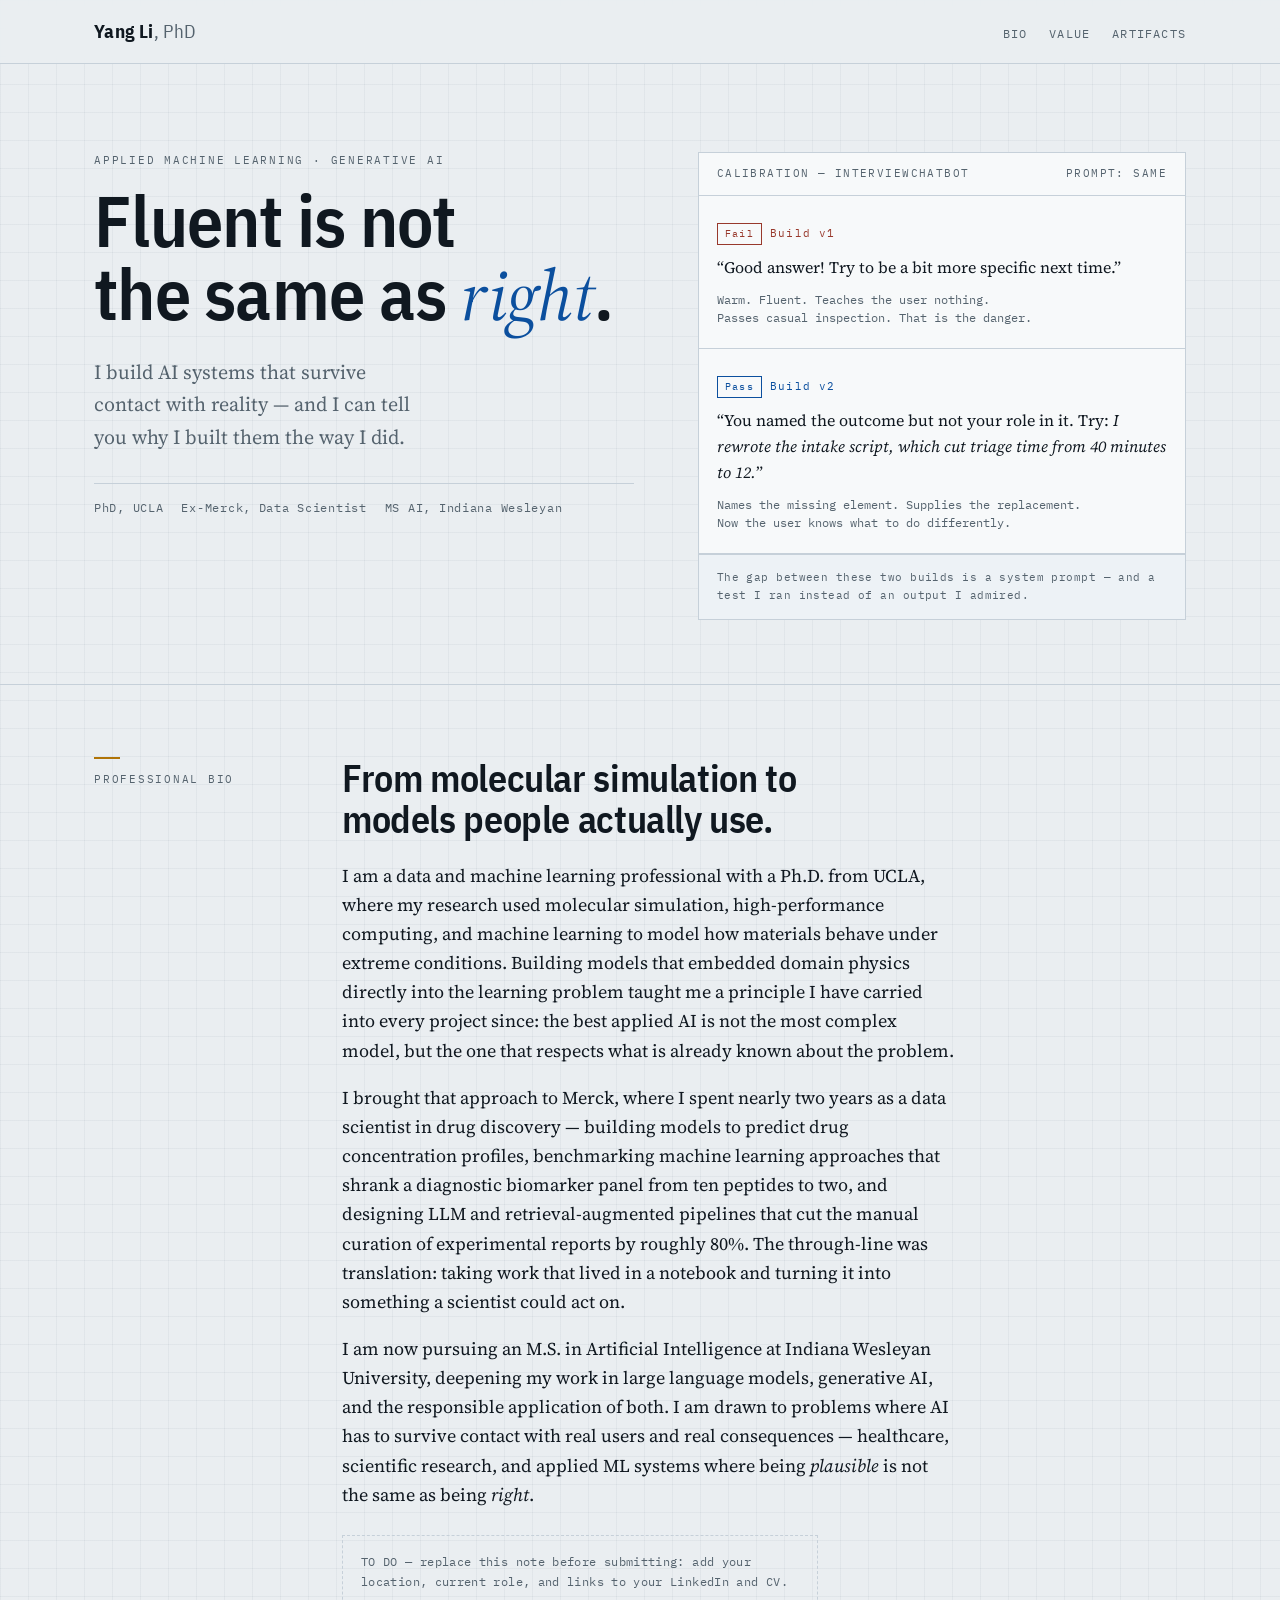
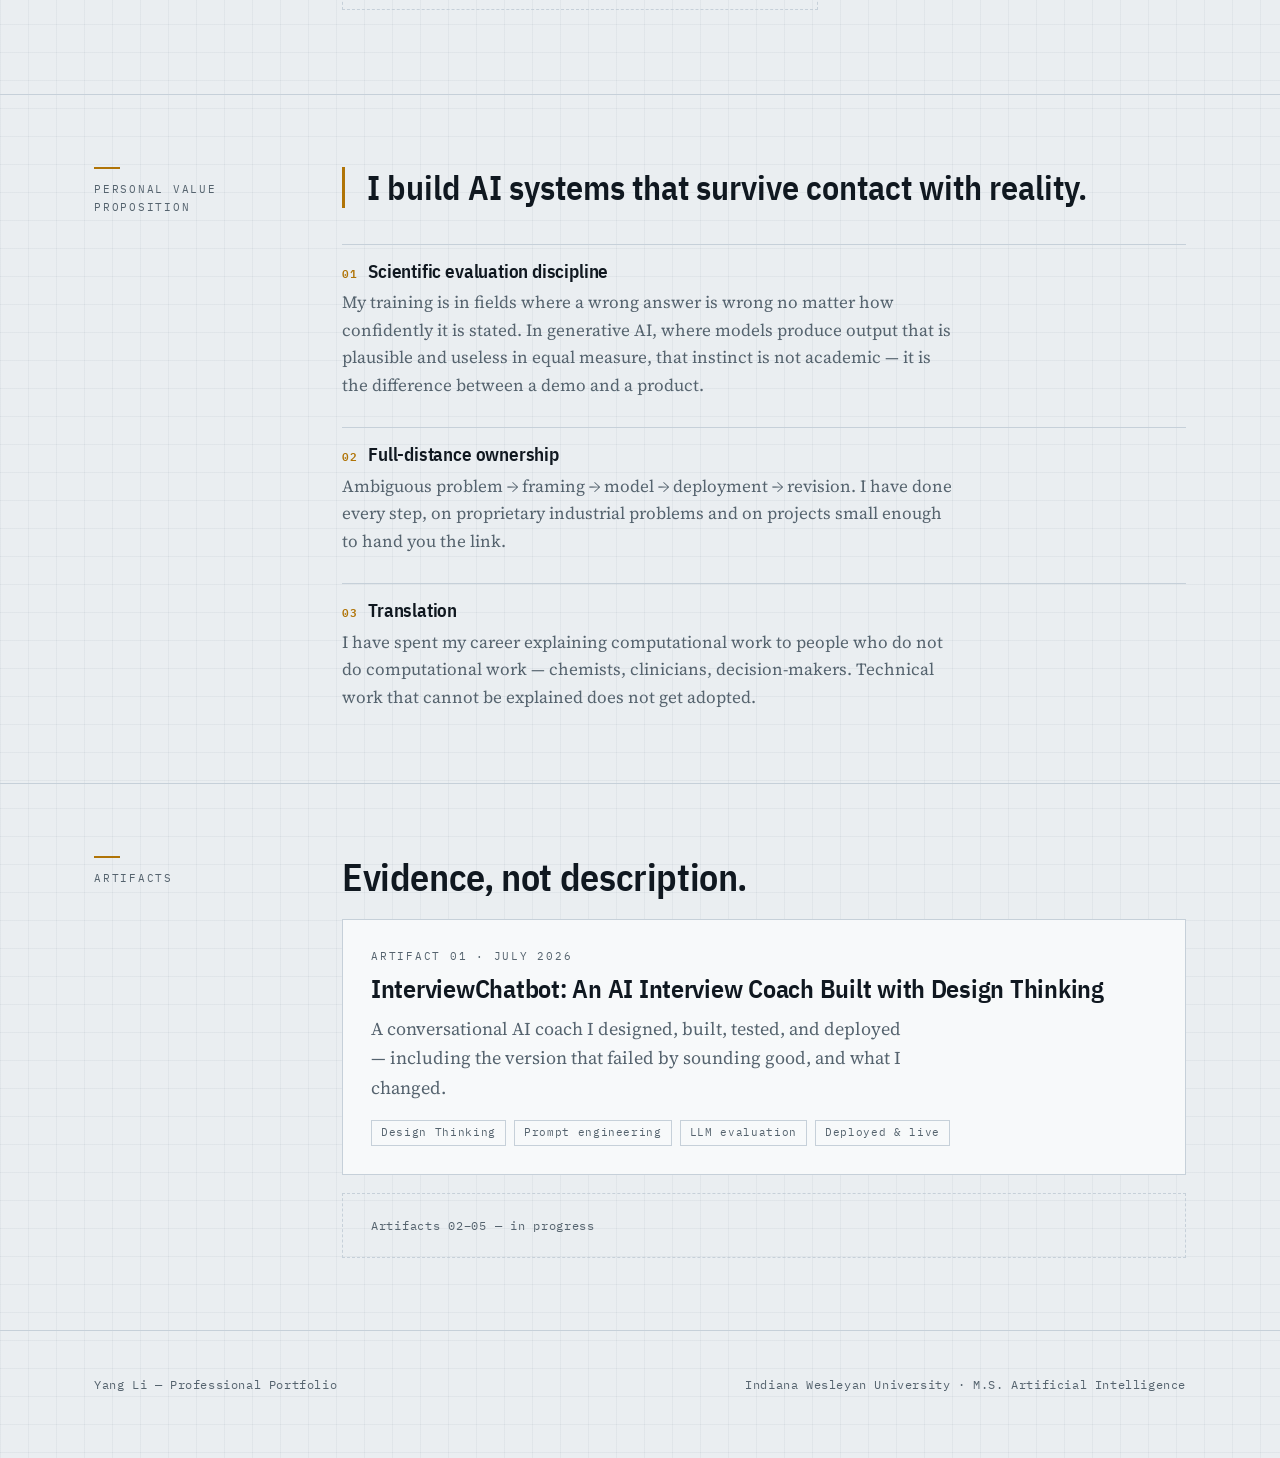
==== index.html @ da668575 "Initial commit" ====
<!DOCTYPE html>
<html lang="en">
<head>
<meta charset="utf-8">
<meta name="viewport" content="width=device-width, initial-scale=1">
<title>Yang Li — Professional Portfolio</title>
<meta name="description" content="Portfolio of Yang Li, PhD — applied machine learning, generative AI, and the discipline of telling plausible output from correct output.">
<link rel="preconnect" href="https://fonts.googleapis.com">
<link rel="preconnect" href="https://fonts.gstatic.com" crossorigin>
<link href="https://fonts.googleapis.com/css2?family=IBM+Plex+Mono:wght@400;500&family=IBM+Plex+Sans+Condensed:wght@600;700&family=Source+Serif+4:ital,opsz,wght@0,8..60,400;0,8..60,600;1,8..60,400&display=swap" rel="stylesheet">
<link rel="stylesheet" href="assets/style.css">
</head>
<body>

<header class="masthead">
  <div class="wrap">
    <a class="brand" href="index.html">Yang Li<span>, PhD</span></a>
    <nav class="nav">
      <a href="#bio">Bio</a>
      <a href="#value">Value</a>
      <a href="#artifacts">Artifacts</a>
    </nav>
  </div>
</header>

<main>

  <!-- ============ HERO ============ -->
  <section class="hero">
    <div class="wrap hero-grid">
      <div>
        <p class="eyebrow">Applied machine learning &middot; Generative AI</p>
        <h1>Fluent is not<br>the same as <em>right</em>.</h1>
        <p class="hero-lede">I build AI systems that survive contact with reality — and I can tell you why I built them the way I did.</p>
        <div class="hero-meta">
          <span>PhD, UCLA</span>
          <span>Ex-Merck, Data Scientist</span>
          <span>MS AI, Indiana Wesleyan</span>
        </div>
      </div>

      <!-- SIGNATURE ELEMENT: the calibration specimen -->
      <div class="specimen rise">
        <div class="specimen-head">
          <span>Calibration &mdash; InterviewChatbot</span>
          <span>Prompt: same</span>
        </div>

        <div class="trial trial--fail">
          <div class="trial-tag"><span class="stamp">Fail</span> Build v1</div>
          <p class="quote">&ldquo;Good answer! Try to be a bit more specific next time.&rdquo;</p>
          <p class="verdict">Warm. Fluent. Teaches the user nothing.<br>Passes casual inspection. That is the danger.</p>
        </div>

        <div class="trial trial--pass">
          <div class="trial-tag"><span class="stamp">Pass</span> Build v2</div>
          <p class="quote">&ldquo;You named the outcome but not your role in it. Try: <em>I rewrote the intake script, which cut triage time from 40 minutes to 12.</em>&rdquo;</p>
          <p class="verdict">Names the missing element. Supplies the replacement.<br>Now the user knows what to do differently.</p>
        </div>

        <div class="specimen-foot">The gap between these two builds is a system prompt &mdash; and a test I ran instead of an output I admired.</div>
      </div>
    </div>
  </section>

  <!-- ============ BIO ============ -->
  <section class="section" id="bio">
    <div class="wrap section-grid">
      <div class="section-label">Professional bio</div>
      <div>
        <h2>From molecular simulation to models people actually use.</h2>
        <p>I am a data and machine learning professional with a Ph.D. from UCLA, where my research used molecular simulation, high-performance computing, and machine learning to model how materials behave under extreme conditions. Building models that embedded domain physics directly into the learning problem taught me a principle I have carried into every project since: the best applied AI is not the most complex model, but the one that respects what is already known about the problem.</p>
        <p>I brought that approach to Merck, where I spent nearly two years as a data scientist in drug discovery — building models to predict drug concentration profiles, benchmarking machine learning approaches that shrank a diagnostic biomarker panel from ten peptides to two, and designing LLM and retrieval-augmented pipelines that cut the manual curation of experimental reports by roughly 80%. The through-line was translation: taking work that lived in a notebook and turning it into something a scientist could act on.</p>
        <p>I am now pursuing an M.S. in Artificial Intelligence at Indiana Wesleyan University, deepening my work in large language models, generative AI, and the responsible application of both. I am drawn to problems where AI has to survive contact with real users and real consequences — healthcare, scientific research, and applied ML systems where being <em>plausible</em> is not the same as being <em>right</em>.</p>
        <p class="note" style="margin-top:26px;">TO DO — replace this note before submitting: add your location, current role, and links to your LinkedIn and CV.</p>
      </div>
    </div>
  </section>

  <!-- ============ VALUE PROPOSITION ============ -->
  <section class="section" id="value">
    <div class="wrap section-grid">
      <div class="section-label">Personal value proposition</div>
      <div>
        <p class="claim">I build AI systems that survive contact with reality.</p>
        <div class="pillars">
          <div class="pillar">
            <h3><span class="n">01</span> Scientific evaluation discipline</h3>
            <p>My training is in fields where a wrong answer is wrong no matter how confidently it is stated. In generative AI, where models produce output that is plausible and useless in equal measure, that instinct is not academic — it is the difference between a demo and a product.</p>
          </div>
          <div class="pillar">
            <h3><span class="n">02</span> Full-distance ownership</h3>
            <p>Ambiguous problem → framing → model → deployment → revision. I have done every step, on proprietary industrial problems and on projects small enough to hand you the link.</p>
          </div>
          <div class="pillar">
            <h3><span class="n">03</span> Translation</h3>
            <p>I have spent my career explaining computational work to people who do not do computational work — chemists, clinicians, decision-makers. Technical work that cannot be explained does not get adopted.</p>
          </div>
        </div>
      </div>
    </div>
  </section>

  <!-- ============ ARTIFACTS ============ -->
  <section class="section" id="artifacts">
    <div class="wrap section-grid">
      <div class="section-label">Artifacts</div>
      <div>
        <h2>Evidence, not description.</h2>
        <a class="artifact-card" href="artifacts/interviewchatbot.html">
          <p class="eyebrow" style="margin-bottom:0;">Artifact 01 &middot; July 2026</p>
          <h3>InterviewChatbot: An AI Interview Coach Built with Design Thinking</h3>
          <p>A conversational AI coach I designed, built, tested, and deployed — including the version that failed by sounding good, and what I changed.</p>
          <div class="tags">
            <span class="tag">Design Thinking</span>
            <span class="tag">Prompt engineering</span>
            <span class="tag">LLM evaluation</span>
            <span class="tag">Deployed &amp; live</span>
          </div>
        </a>
        <div class="pending">Artifacts 02–05 &mdash; in progress</div>
      </div>
    </div>
  </section>

</main>

<footer class="foot">
  <div class="wrap" style="display:flex;justify-content:space-between;gap:16px;flex-wrap:wrap;width:100%;">
    <span>Yang Li &mdash; Professional Portfolio</span>
    <span>Indiana Wesleyan University &middot; M.S. Artificial Intelligence</span>
  </div>
</footer>

<script>
  const reduced = window.matchMedia('(prefers-reduced-motion: reduce)').matches;
  const risers = document.querySelectorAll('.rise');
  if (reduced) {
    risers.forEach(el => el.classList.add('in'));
  } else {
    const io = new IntersectionObserver((entries) => {
      entries.forEach(e => { if (e.isIntersecting) { e.target.classList.add('in'); io.unobserve(e.target); } });
    }, { threshold: 0.15 });
    risers.forEach(el => io.observe(el));
  }
</script>

</body>
</html>
---- assets/style.css ----
/* ============================================================
   Yang Li — Professional Portfolio
   Design: "lab notebook" — cool plotting-paper ground, engineered
   condensed display type, serif body (scientific paper vernacular),
   mono utility rail for labels. Signature element: the calibration
   specimen (v1 fails / v2 passes) that carries the site's thesis —
   plausible is not the same as right.
   ============================================================ */

:root {
  --paper:    #EAEEF1;
  --panel:    #F7F9FA;
  --ink:      #101820;
  --graphite: #55636E;
  --rule:     #C6D0D9;
  --signal:   #0B4F9E;
  --amber:    #B07407;
  --fail:     #98392C;

  --display: "IBM Plex Sans Condensed", "Arial Narrow", sans-serif;
  --body:    "Source Serif 4", Georgia, serif;
  --mono:    "IBM Plex Mono", ui-monospace, monospace;

  --max: 1140px;
  --gutter: 24px;
}

*, *::before, *::after { box-sizing: border-box; }

html { scroll-behavior: smooth; }
@media (prefers-reduced-motion: reduce) {
  html { scroll-behavior: auto; }
  * { animation: none !important; transition: none !important; }
}

body {
  margin: 0;
  background: var(--paper);
  /* faint plotting grid */
  background-image:
    linear-gradient(to right, rgba(17,40,60,.045) 1px, transparent 1px),
    linear-gradient(to bottom, rgba(17,40,60,.045) 1px, transparent 1px);
  background-size: 28px 28px;
  color: var(--ink);
  font-family: var(--body);
  font-size: 18px;
  line-height: 1.62;
  -webkit-font-smoothing: antialiased;
}

.wrap { max-width: var(--max); margin: 0 auto; padding: 0 var(--gutter); }

a { color: var(--signal); text-decoration: none; border-bottom: 1px solid rgba(11,79,158,.35); }
a:hover { border-bottom-color: var(--signal); }
a:focus-visible, button:focus-visible {
  outline: 2px solid var(--signal);
  outline-offset: 3px;
  border-radius: 2px;
}

/* ---------- utility type ---------- */

.eyebrow {
  font-family: var(--mono);
  font-size: 11px;
  letter-spacing: .16em;
  text-transform: uppercase;
  color: var(--graphite);
  margin: 0 0 14px;
}

h1, h2, h3 {
  font-family: var(--display);
  font-weight: 600;
  letter-spacing: -.01em;
  line-height: 1.08;
  margin: 0;
}

/* ---------- masthead ---------- */

.masthead {
  border-bottom: 1px solid var(--rule);
  background: rgba(234,238,241,.92);
  backdrop-filter: blur(6px);
  position: sticky;
  top: 0;
  z-index: 20;
}
.masthead .wrap {
  display: flex;
  align-items: baseline;
  justify-content: space-between;
  gap: 20px;
  padding-top: 16px;
  padding-bottom: 16px;
  flex-wrap: wrap;
}
.brand {
  font-family: var(--display);
  font-weight: 700;
  font-size: 19px;
  letter-spacing: .02em;
  color: var(--ink);
  border: 0;
}
.brand span { color: var(--graphite); font-weight: 400; }
.nav { display: flex; gap: 22px; }
.nav a {
  font-family: var(--mono);
  font-size: 12px;
  letter-spacing: .1em;
  text-transform: uppercase;
  color: var(--graphite);
  border: 0;
  padding-bottom: 2px;
  border-bottom: 1px solid transparent;
}
.nav a:hover, .nav a[aria-current="page"] { color: var(--ink); border-bottom-color: var(--ink); }

/* ---------- hero ---------- */

.hero { padding: 88px 0 64px; }
.hero-grid {
  display: grid;
  grid-template-columns: 1.05fr .95fr;
  gap: 64px;
  align-items: start;
}
.hero h1 {
  font-size: clamp(42px, 5.6vw, 72px);
  line-height: 1.02;
  margin-bottom: 24px;
}
.hero h1 em {
  font-family: var(--body);
  font-style: italic;
  font-weight: 400;
  color: var(--signal);
}
.hero-lede {
  font-size: 20px;
  color: var(--graphite);
  max-width: 34ch;
  margin: 0 0 30px;
}
.hero-meta {
  font-family: var(--mono);
  font-size: 12px;
  letter-spacing: .06em;
  color: var(--graphite);
  border-top: 1px solid var(--rule);
  padding-top: 14px;
  display: flex;
  flex-wrap: wrap;
  gap: 6px 18px;
}

/* ---------- signature: calibration specimen ---------- */

.specimen {
  border: 1px solid var(--rule);
  background: var(--panel);
}
.specimen-head {
  font-family: var(--mono);
  font-size: 11px;
  letter-spacing: .13em;
  text-transform: uppercase;
  color: var(--graphite);
  padding: 12px 18px;
  border-bottom: 1px solid var(--rule);
  display: flex;
  justify-content: space-between;
  gap: 12px;
}
.trial { padding: 20px 18px; border-bottom: 1px solid var(--rule); }
.trial:last-child { border-bottom: 0; }
.trial-tag {
  font-family: var(--mono);
  font-size: 11px;
  letter-spacing: .1em;
  display: inline-flex;
  align-items: center;
  gap: 8px;
  margin-bottom: 10px;
}
.stamp {
  font-family: var(--mono);
  font-size: 10px;
  letter-spacing: .14em;
  padding: 2px 7px;
  border: 1px solid currentColor;
}
.trial--fail .trial-tag, .trial--fail .stamp { color: var(--fail); }
.trial--pass .trial-tag, .trial--pass .stamp { color: var(--signal); }
.trial p { margin: 0; font-size: 16px; }
.trial .quote { color: var(--ink); }
.trial .verdict {
  font-family: var(--mono);
  font-size: 12px;
  line-height: 1.55;
  color: var(--graphite);
  margin-top: 10px;
}
.specimen-foot {
  padding: 14px 18px;
  border-top: 1px solid var(--rule);
  font-family: var(--mono);
  font-size: 11px;
  letter-spacing: .04em;
  color: var(--graphite);
  background: rgba(11,79,158,.04);
}

/* ---------- sections ---------- */

.section { padding: 72px 0; border-top: 1px solid var(--rule); }
.section-grid {
  display: grid;
  grid-template-columns: 200px 1fr;
  gap: 48px;
  align-items: start;
}
.section-label {
  font-family: var(--mono);
  font-size: 11px;
  letter-spacing: .16em;
  text-transform: uppercase;
  color: var(--graphite);
  position: sticky;
  top: 92px;
}
.section-label::before {
  content: "";
  display: block;
  width: 26px;
  height: 2px;
  background: var(--amber);
  margin-bottom: 12px;
}
.section h2 {
  font-size: clamp(28px, 3.2vw, 38px);
  margin-bottom: 22px;
  max-width: 22ch;
}
.section p { max-width: 68ch; }
.section p + p { margin-top: 18px; }

/* ---------- value proposition ---------- */

.claim {
  font-family: var(--display);
  font-size: clamp(24px, 3vw, 34px);
  font-weight: 600;
  line-height: 1.2;
  border-left: 3px solid var(--amber);
  padding-left: 22px;
  margin: 0 0 36px;
  max-width: 26ch;
}
.pillars { display: grid; gap: 28px; }
.pillar { border-top: 1px solid var(--rule); padding-top: 16px; }
.pillar h3 {
  font-size: 19px;
  margin-bottom: 8px;
  display: flex;
  align-items: baseline;
  gap: 10px;
}
.pillar h3 .n {
  font-family: var(--mono);
  font-size: 11px;
  color: var(--amber);
  letter-spacing: .1em;
}
.pillar p { margin: 0; color: var(--graphite); font-size: 17px; }

/* ---------- artifact index ---------- */

.artifact-card {
  display: block;
  border: 1px solid var(--rule);
  background: var(--panel);
  padding: 28px;
  color: inherit;
  transition: border-color .2s ease, transform .2s ease;
}
.artifact-card:hover { border-color: var(--signal); transform: translateY(-2px); }
.artifact-card h3 { font-size: 26px; margin: 8px 0 12px; }
.artifact-card p { color: var(--graphite); margin: 0 0 18px; max-width: 60ch; }
.tags { display: flex; flex-wrap: wrap; gap: 8px; }
.tag {
  font-family: var(--mono);
  font-size: 11px;
  letter-spacing: .06em;
  color: var(--graphite);
  border: 1px solid var(--rule);
  padding: 3px 9px;
}
.pending {
  border: 1px dashed var(--rule);
  padding: 22px 28px;
  margin-top: 18px;
  font-family: var(--mono);
  font-size: 12px;
  letter-spacing: .06em;
  color: var(--graphite);
}

/* ---------- artifact detail page ---------- */

.doc-head { padding: 72px 0 40px; }
.doc-head h1 { font-size: clamp(34px, 4.6vw, 56px); max-width: 20ch; margin-bottom: 22px; }
.doc-head .hero-lede { max-width: 60ch; font-size: 19px; }

.cta {
  display: inline-block;
  font-family: var(--mono);
  font-size: 13px;
  letter-spacing: .1em;
  text-transform: uppercase;
  background: var(--signal);
  color: #fff;
  padding: 14px 26px;
  border: 0;
}
.cta:hover { background: var(--ink); border: 0; }

.field { padding: 44px 0; border-top: 1px solid var(--rule); }
.field-grid { display: grid; grid-template-columns: 200px 1fr; gap: 48px; align-items: start; }
.field h2 { font-size: 27px; margin-bottom: 18px; }
.field p { max-width: 68ch; margin: 0; }
.field p + p { margin-top: 16px; }
.field ul { max-width: 68ch; margin: 0; padding-left: 20px; }
.field li { margin-bottom: 10px; }
.field li::marker { color: var(--amber); }

/* process table */
.process { width: 100%; border-collapse: collapse; max-width: 72ch; }
.process th, .process td {
  text-align: left;
  border-bottom: 1px solid var(--rule);
  padding: 14px 16px 14px 0;
  vertical-align: top;
}
.process th {
  font-family: var(--mono);
  font-size: 11px;
  letter-spacing: .12em;
  text-transform: uppercase;
  color: var(--graphite);
  white-space: nowrap;
  width: 130px;
}
.process td { font-size: 17px; }
.process tr:first-child th, .process tr:first-child td { border-top: 1px solid var(--rule); }

/* evidence figures */
.figures { display: grid; grid-template-columns: repeat(auto-fit, minmax(230px, 1fr)); gap: 18px; max-width: 72ch; }
figure { margin: 0; }
.shot {
  aspect-ratio: 4 / 3;
  border: 1px dashed var(--rule);
  background: var(--panel);
  display: flex;
  align-items: center;
  justify-content: center;
  text-align: center;
  padding: 16px;
  font-family: var(--mono);
  font-size: 11px;
  line-height: 1.6;
  letter-spacing: .04em;
  color: var(--graphite);
}
.shot { white-space: pre-line; }
.shot img { width: 100%; height: 100%; object-fit: cover; display: block; white-space: normal; }
figcaption {
  font-family: var(--mono);
  font-size: 11px;
  letter-spacing: .05em;
  color: var(--graphite);
  margin-top: 8px;
}

.tool-list { list-style: none; padding: 0; max-width: 72ch; }
.tool-list li {
  border-bottom: 1px solid var(--rule);
  padding: 13px 0;
  display: grid;
  grid-template-columns: 190px 1fr;
  gap: 18px;
}
.tool-list li:first-child { border-top: 1px solid var(--rule); }
.tool-list .t {
  font-family: var(--mono);
  font-size: 12px;
  letter-spacing: .06em;
  text-transform: uppercase;
  color: var(--ink);
}
.tool-list .d { color: var(--graphite); font-size: 17px; }

.takeaway {
  border: 1px solid var(--rule);
  border-left: 3px solid var(--amber);
  background: var(--panel);
  padding: 24px 26px;
  max-width: 72ch;
  margin-top: 24px;
}
.takeaway ol { margin: 0; padding-left: 20px; }
.takeaway li { margin-bottom: 10px; }
.takeaway li:last-child { margin-bottom: 0; }

.note {
  font-family: var(--mono);
  font-size: 12px;
  line-height: 1.7;
  letter-spacing: .03em;
  color: var(--graphite);
  border: 1px dashed var(--rule);
  padding: 16px 18px;
  max-width: 72ch;
}

/* ---------- footer ---------- */

.foot {
  border-top: 1px solid var(--rule);
  padding: 44px 0 64px;
  font-family: var(--mono);
  font-size: 12px;
  letter-spacing: .05em;
  color: var(--graphite);
  display: flex;
  justify-content: space-between;
  gap: 16px;
  flex-wrap: wrap;
}

/* ---------- motion ---------- */

.rise { opacity: 0; transform: translateY(14px); }
.rise.in { opacity: 1; transform: none; transition: opacity .6s ease, transform .6s ease; }

/* ---------- responsive ---------- */

@media (max-width: 900px) {
  body { font-size: 17px; }
  .hero { padding: 56px 0 44px; }
  .hero-grid, .section-grid, .field-grid { grid-template-columns: 1fr; gap: 28px; }
  .section-label { position: static; }
  .tool-list li { grid-template-columns: 1fr; gap: 4px; }
  .masthead .wrap { padding-top: 12px; padding-bottom: 12px; }
  .nav { gap: 16px; }
  .section, .doc-head { padding: 48px 0; }
}
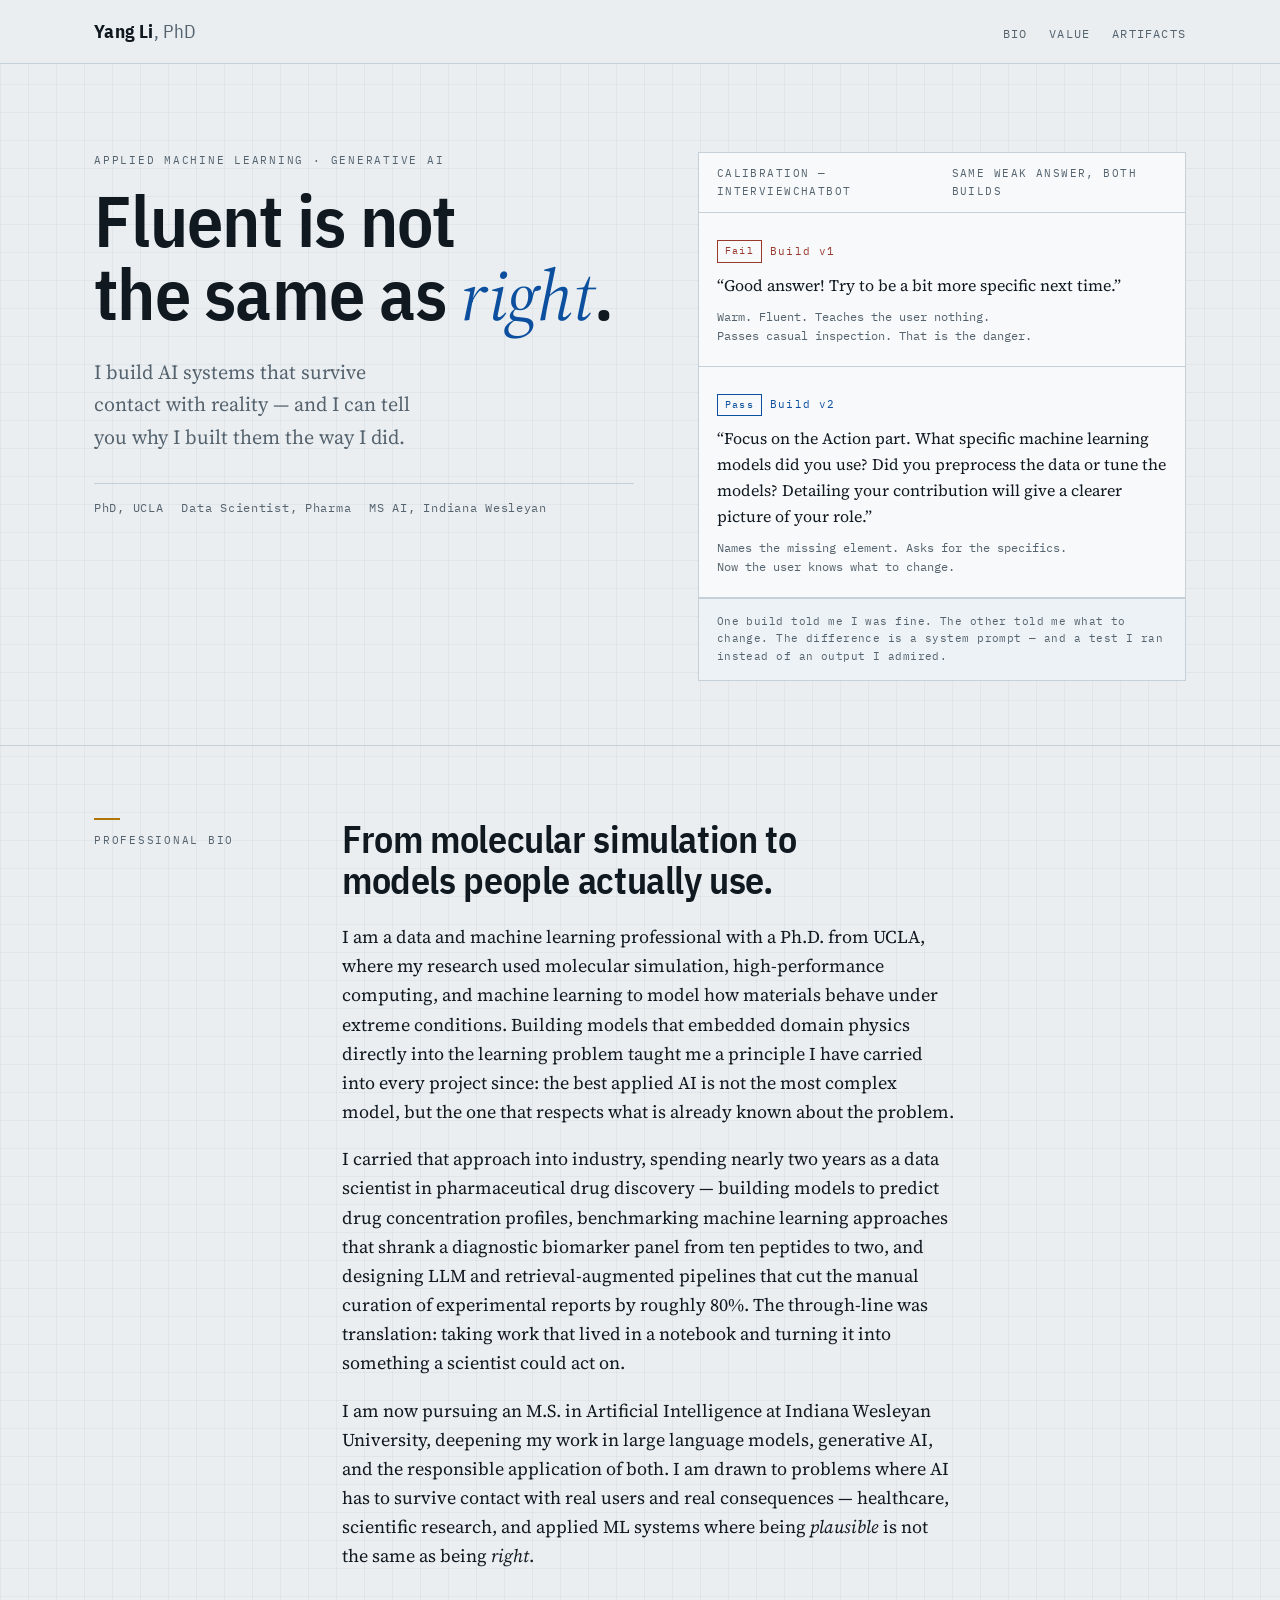
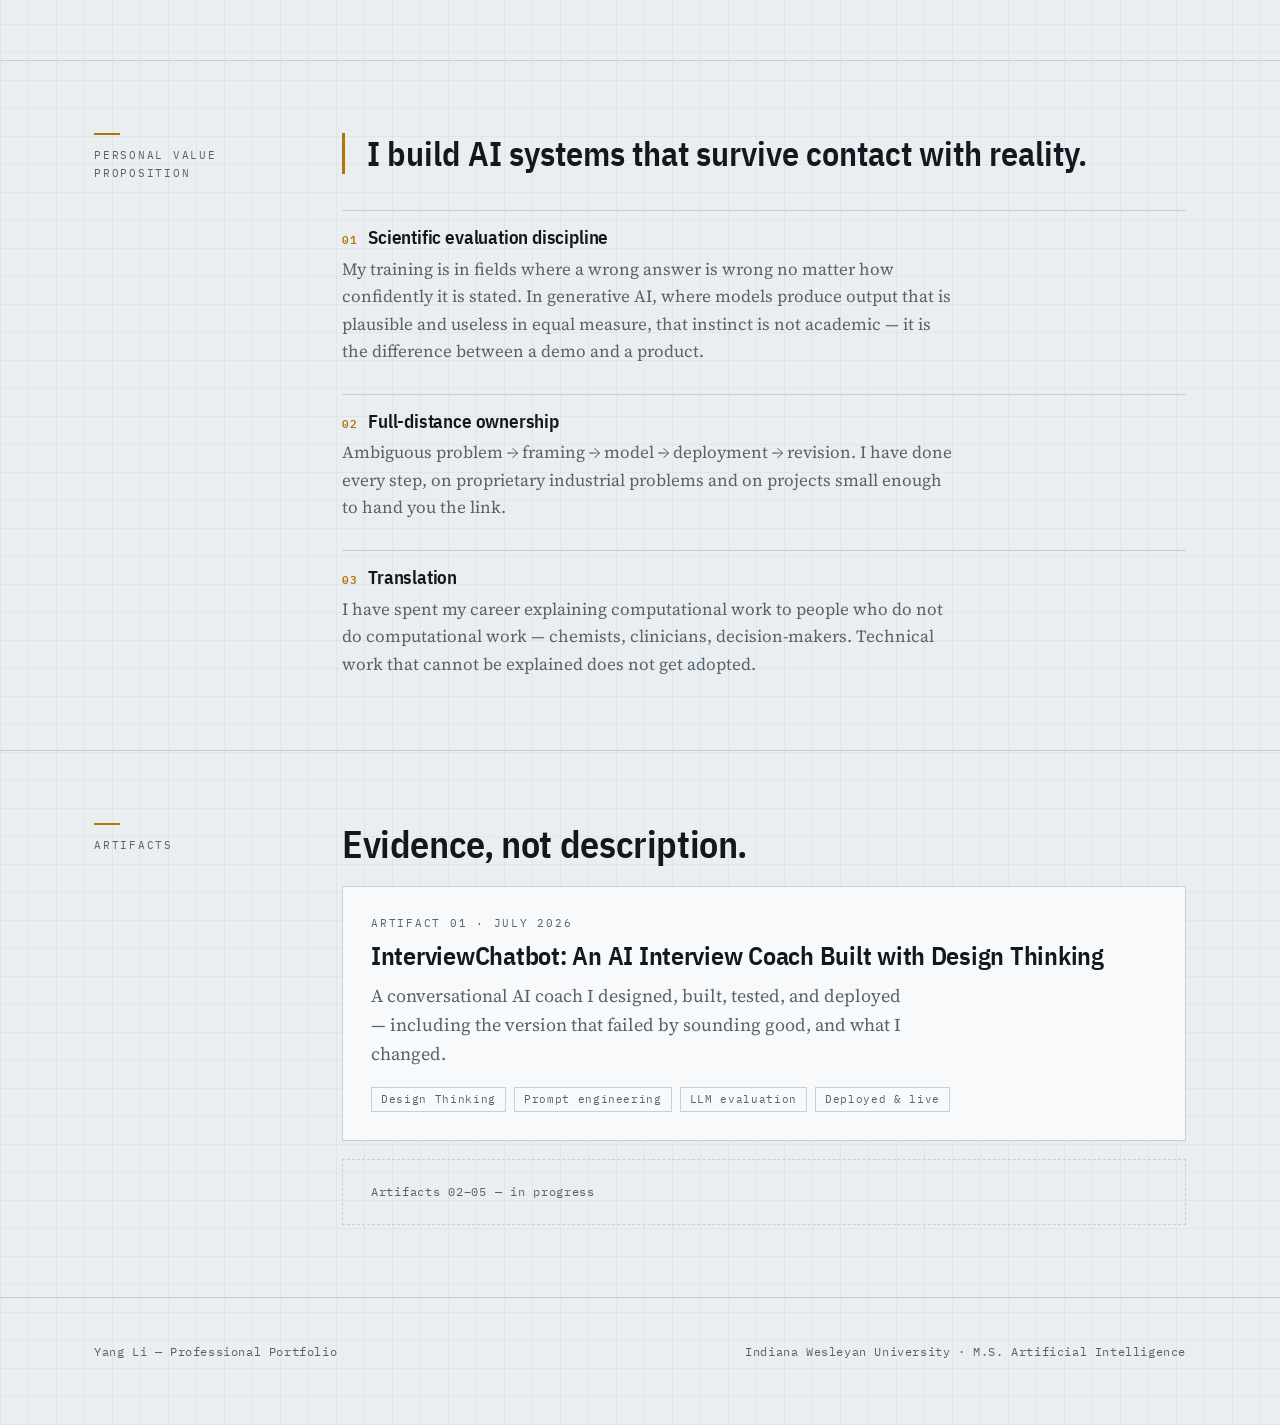
==== commit 00d56c13: "udpate" ====
--- a/index.html
+++ b/index.html
@@ -34,7 +34,7 @@
         <p class="hero-lede">I build AI systems that survive contact with reality — and I can tell you why I built them the way I did.</p>
         <div class="hero-meta">
           <span>PhD, UCLA</span>
-          <span>Ex-Merck, Data Scientist</span>
+          <span>Data Scientist, Pharma</span>
           <span>MS AI, Indiana Wesleyan</span>
         </div>
       </div>
@@ -43,7 +43,7 @@
       <div class="specimen rise">
         <div class="specimen-head">
           <span>Calibration &mdash; InterviewChatbot</span>
-          <span>Prompt: same</span>
+          <span>Same weak answer, both builds</span>
         </div>
 
         <div class="trial trial--fail">
@@ -54,11 +54,11 @@
 
         <div class="trial trial--pass">
           <div class="trial-tag"><span class="stamp">Pass</span> Build v2</div>
-          <p class="quote">&ldquo;You named the outcome but not your role in it. Try: <em>I rewrote the intake script, which cut triage time from 40 minutes to 12.</em>&rdquo;</p>
-          <p class="verdict">Names the missing element. Supplies the replacement.<br>Now the user knows what to do differently.</p>
+          <p class="quote">&ldquo;Focus on the Action part. What specific machine learning models did you use? Did you preprocess the data or tune the models? Detailing your contribution will give a clearer picture of your role.&rdquo;</p>
+          <p class="verdict">Names the missing element. Asks for the specifics.<br>Now the user knows what to change.</p>
         </div>
 
-        <div class="specimen-foot">The gap between these two builds is a system prompt &mdash; and a test I ran instead of an output I admired.</div>
+        <div class="specimen-foot">One build told me I was fine. The other told me what to change. The difference is a system prompt &mdash; and a test I ran instead of an output I admired.</div>
       </div>
     </div>
   </section>
@@ -70,9 +70,8 @@
       <div>
         <h2>From molecular simulation to models people actually use.</h2>
         <p>I am a data and machine learning professional with a Ph.D. from UCLA, where my research used molecular simulation, high-performance computing, and machine learning to model how materials behave under extreme conditions. Building models that embedded domain physics directly into the learning problem taught me a principle I have carried into every project since: the best applied AI is not the most complex model, but the one that respects what is already known about the problem.</p>
-        <p>I brought that approach to Merck, where I spent nearly two years as a data scientist in drug discovery — building models to predict drug concentration profiles, benchmarking machine learning approaches that shrank a diagnostic biomarker panel from ten peptides to two, and designing LLM and retrieval-augmented pipelines that cut the manual curation of experimental reports by roughly 80%. The through-line was translation: taking work that lived in a notebook and turning it into something a scientist could act on.</p>
+        <p>I carried that approach into industry, spending nearly two years as a data scientist in pharmaceutical drug discovery — building models to predict drug concentration profiles, benchmarking machine learning approaches that shrank a diagnostic biomarker panel from ten peptides to two, and designing LLM and retrieval-augmented pipelines that cut the manual curation of experimental reports by roughly 80%. The through-line was translation: taking work that lived in a notebook and turning it into something a scientist could act on.</p>
         <p>I am now pursuing an M.S. in Artificial Intelligence at Indiana Wesleyan University, deepening my work in large language models, generative AI, and the responsible application of both. I am drawn to problems where AI has to survive contact with real users and real consequences — healthcare, scientific research, and applied ML systems where being <em>plausible</em> is not the same as being <em>right</em>.</p>
-        <p class="note" style="margin-top:26px;">TO DO — replace this note before submitting: add your location, current role, and links to your LinkedIn and CV.</p>
       </div>
     </div>
   </section>
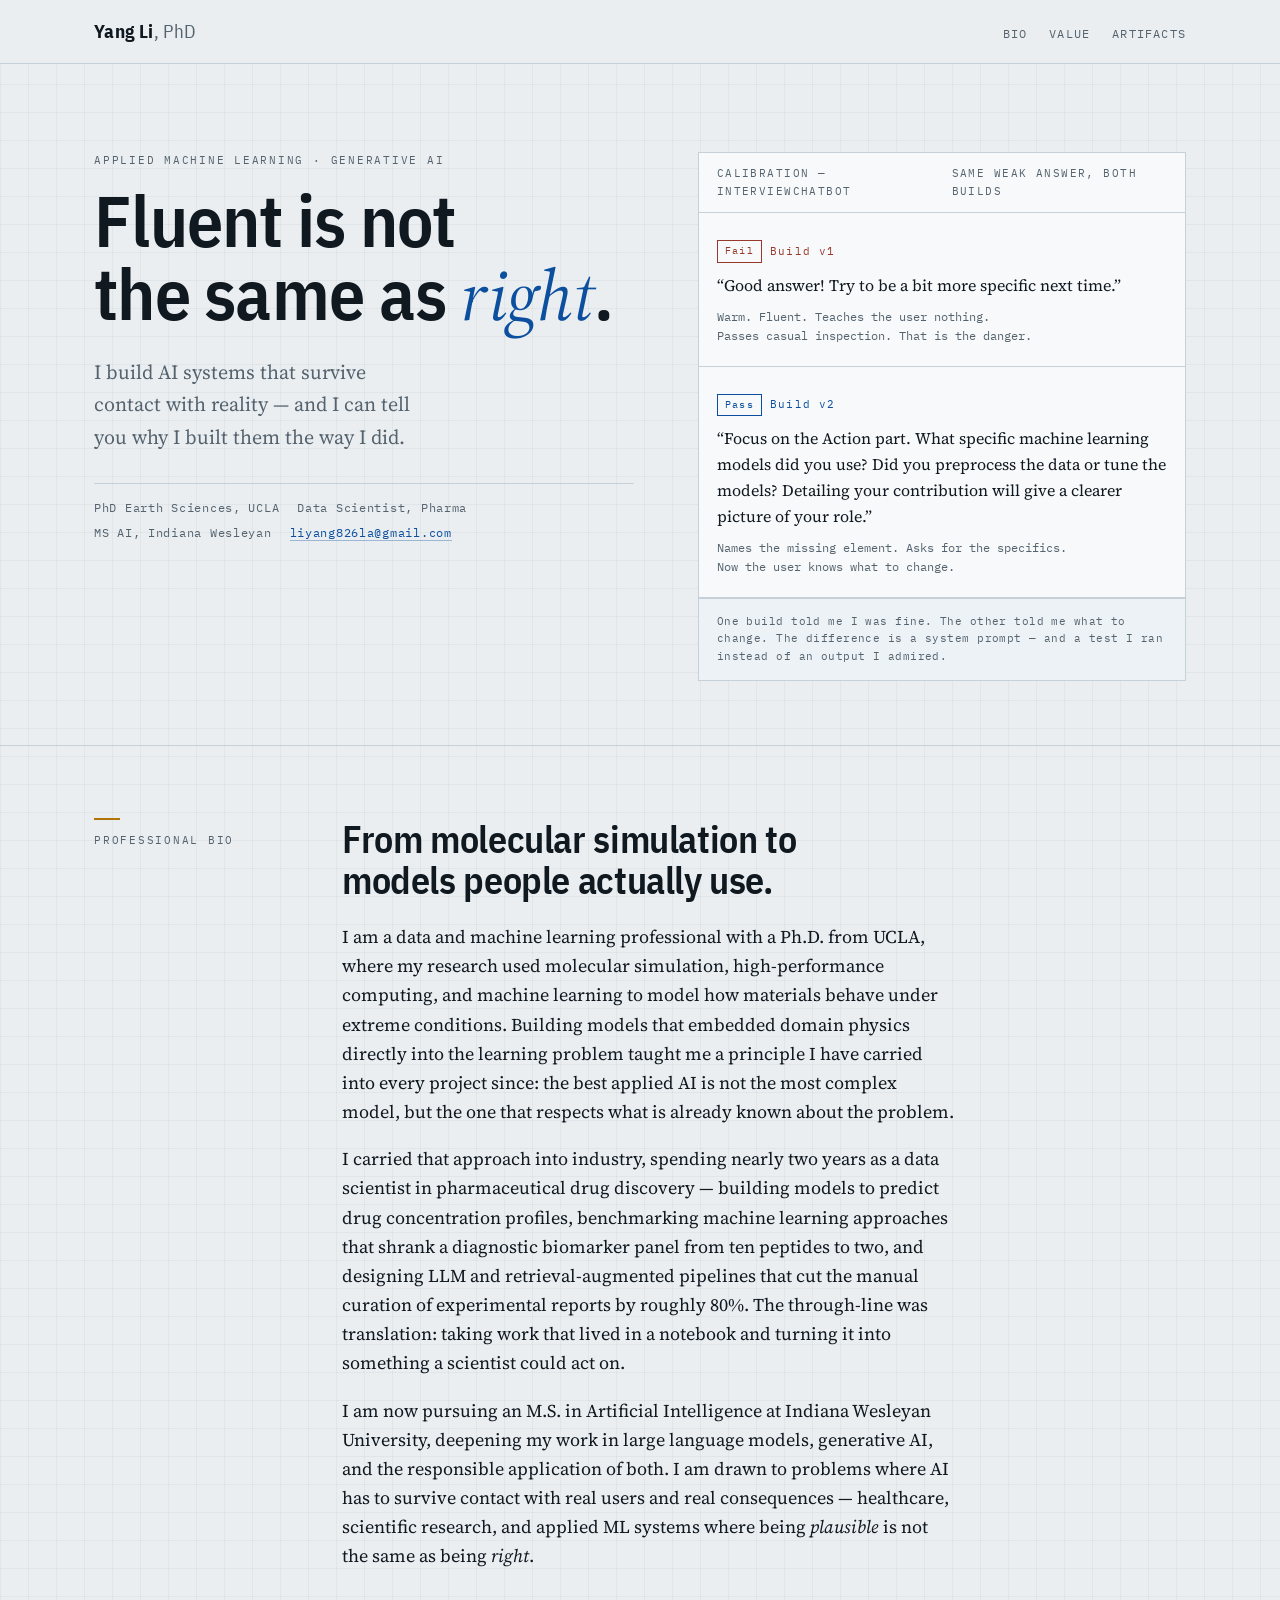
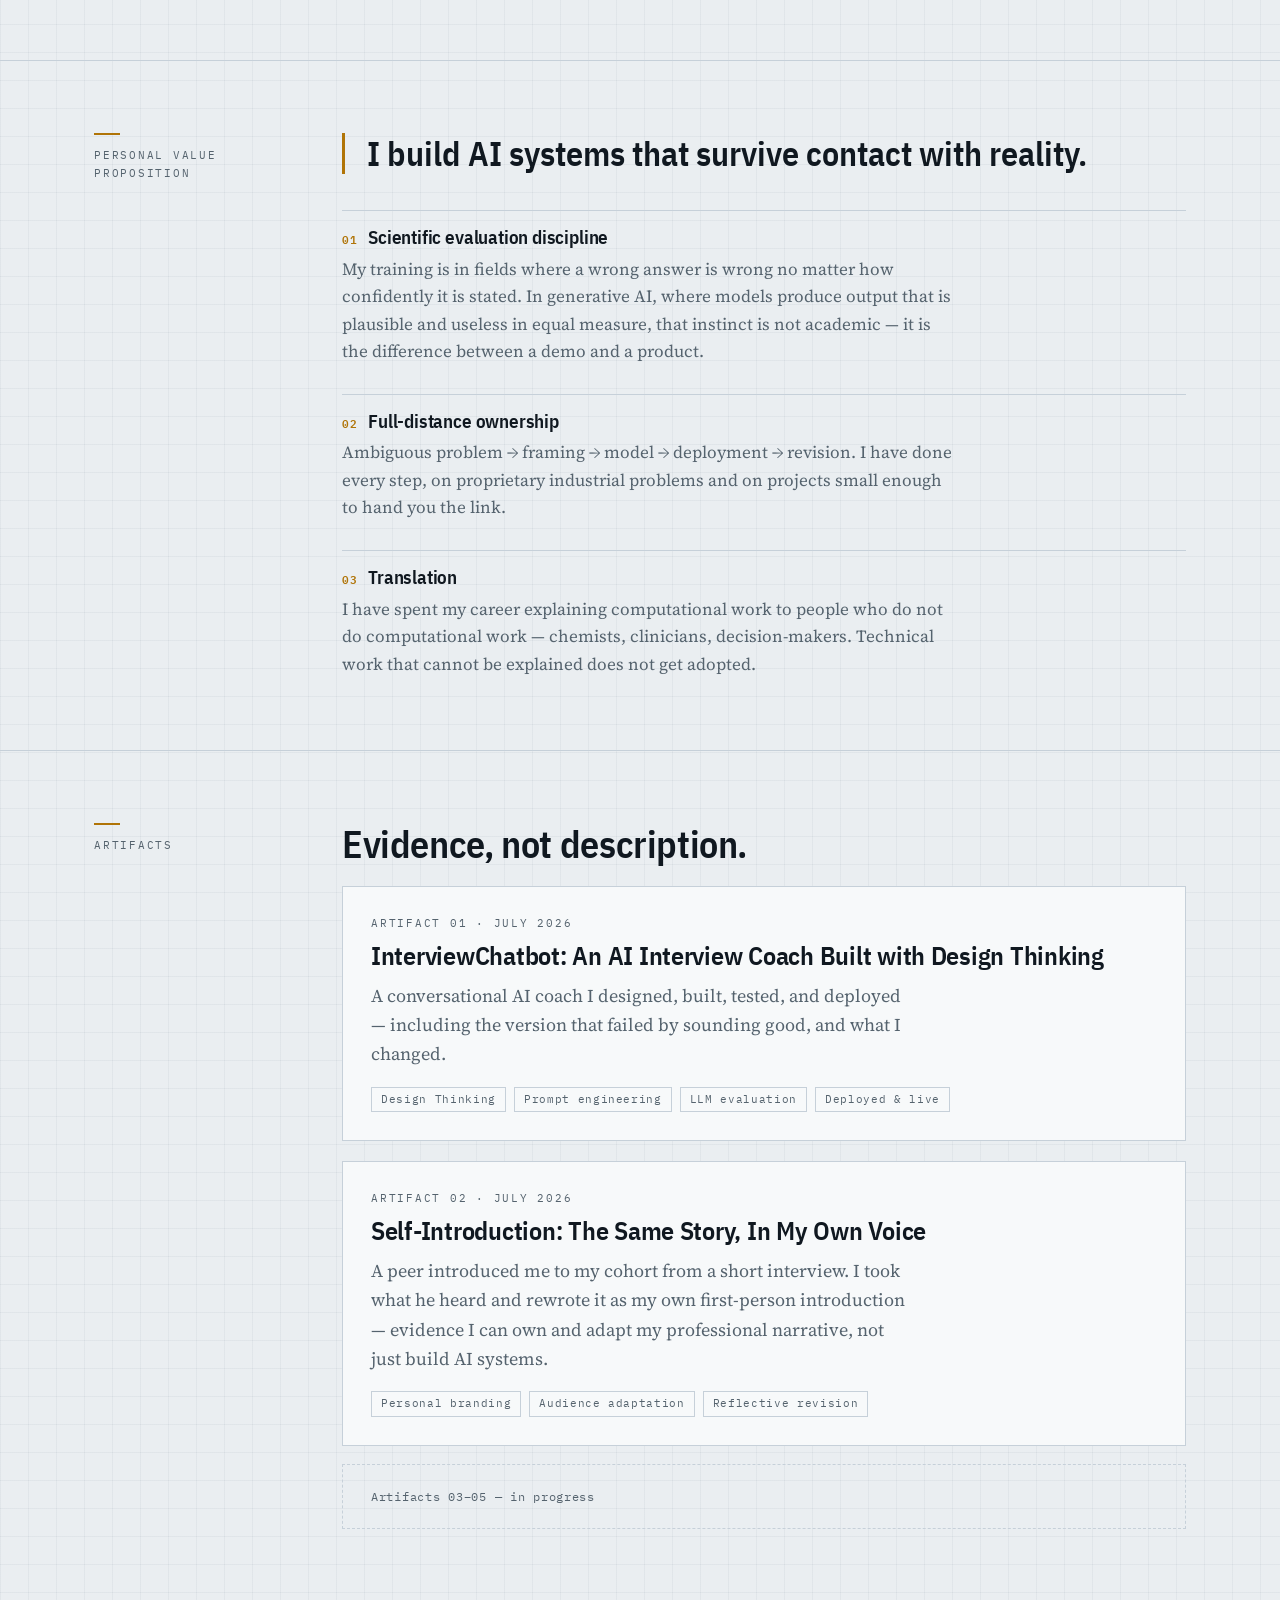
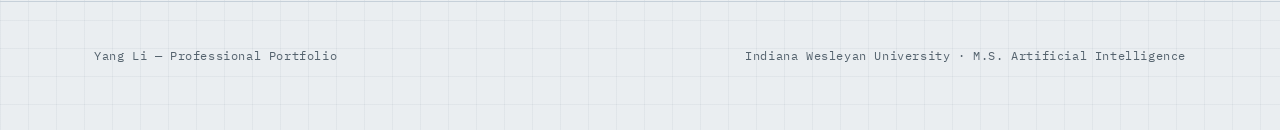
==== commit 0dbc62c1: "update for artifact2" ====
--- a/index.html
+++ b/index.html
@@ -33,9 +33,10 @@
         <h1>Fluent is not<br>the same as <em>right</em>.</h1>
         <p class="hero-lede">I build AI systems that survive contact with reality — and I can tell you why I built them the way I did.</p>
         <div class="hero-meta">
-          <span>PhD, UCLA</span>
+          <span>PhD Earth Sciences, UCLA</span>
           <span>Data Scientist, Pharma</span>
           <span>MS AI, Indiana Wesleyan</span>
+          <span><a href="mailto:liyang826la@gmail.com">liyang826la@gmail.com</a></span>
         </div>
       </div>
 
@@ -117,7 +118,17 @@
             <span class="tag">Deployed &amp; live</span>
           </div>
         </a>
-        <div class="pending">Artifacts 02–05 &mdash; in progress</div>
+        <a class="artifact-card" href="artifacts/introduction.html" style="margin-top:20px;">
+          <p class="eyebrow" style="margin-bottom:0;">Artifact 02 &middot; July 2026</p>
+          <h3>Self-Introduction: The Same Story, In My Own Voice</h3>
+          <p>A peer introduced me to my cohort from a short interview. I took what he heard and rewrote it as my own first-person introduction — evidence I can own and adapt my professional narrative, not just build AI systems.</p>
+          <div class="tags">
+            <span class="tag">Personal branding</span>
+            <span class="tag">Audience adaptation</span>
+            <span class="tag">Reflective revision</span>
+          </div>
+        </a>
+        <div class="pending">Artifacts 03–05 &mdash; in progress</div>
       </div>
     </div>
   </section>
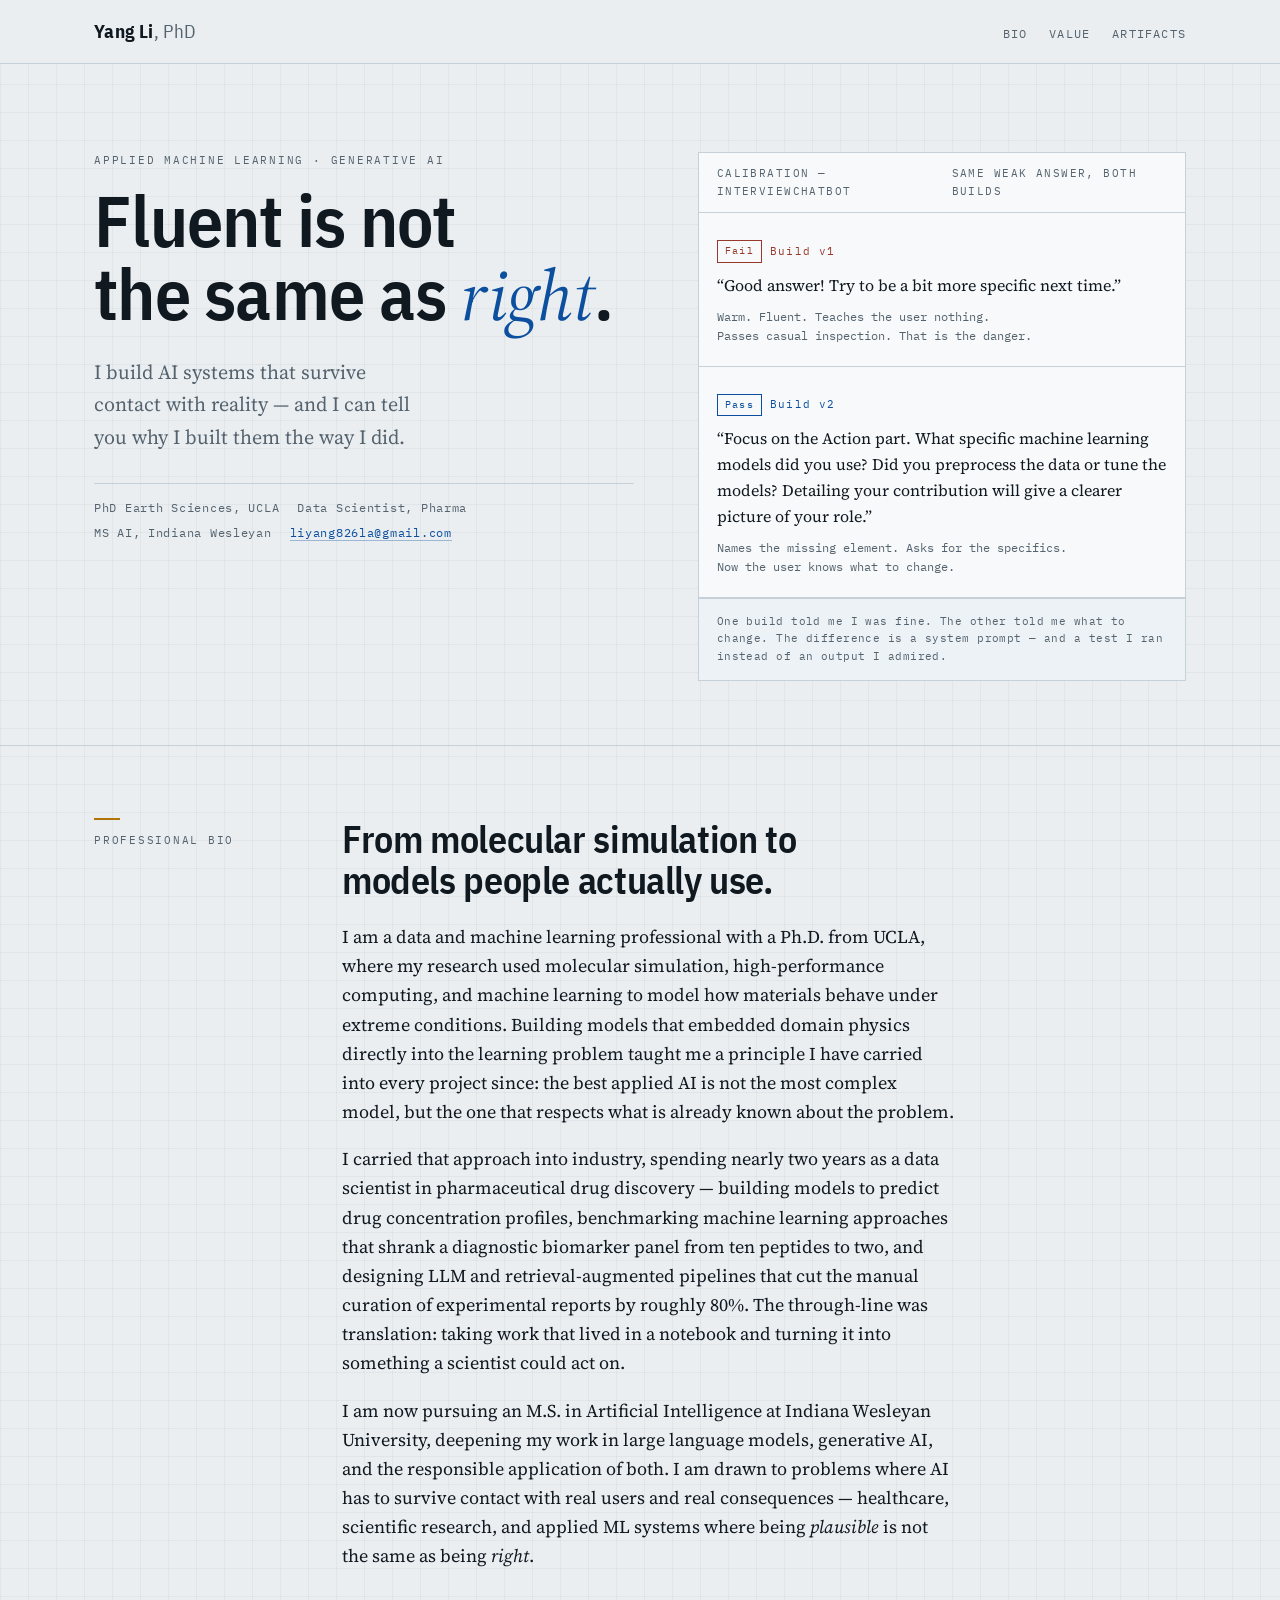
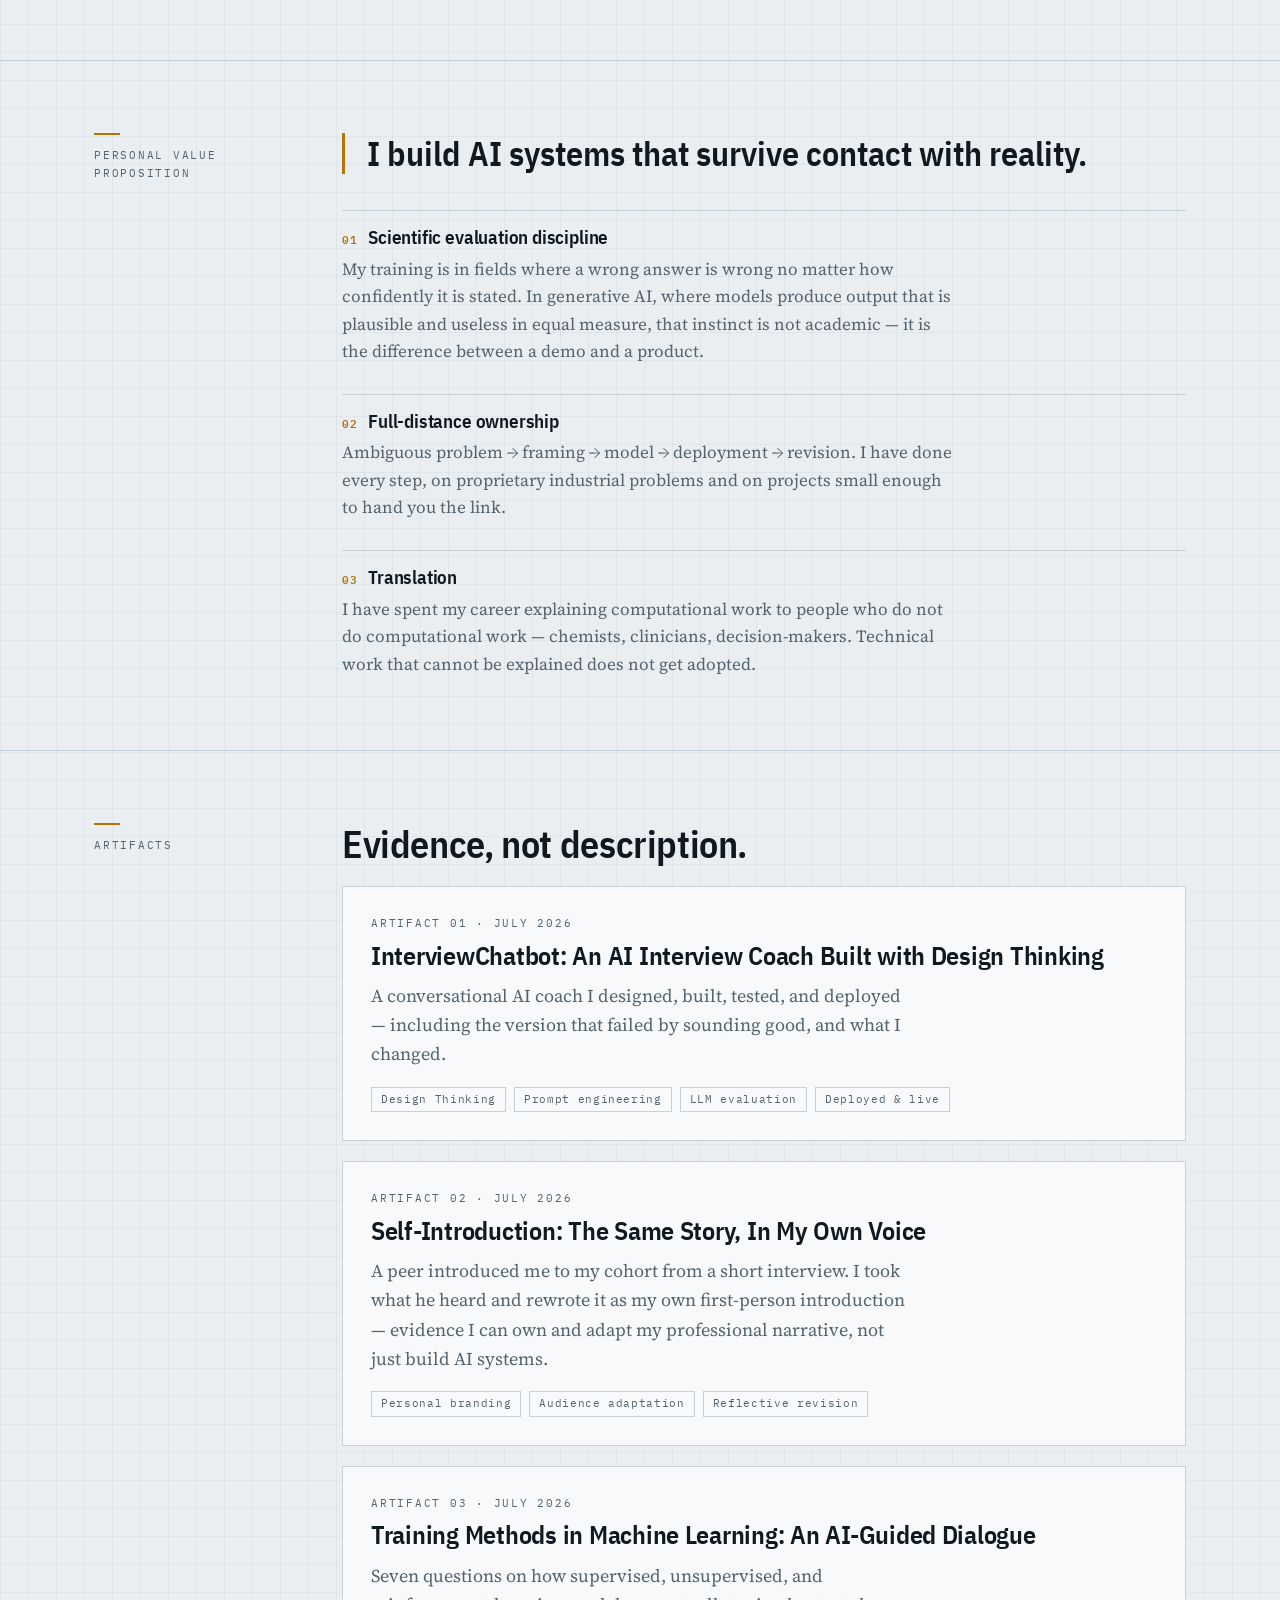
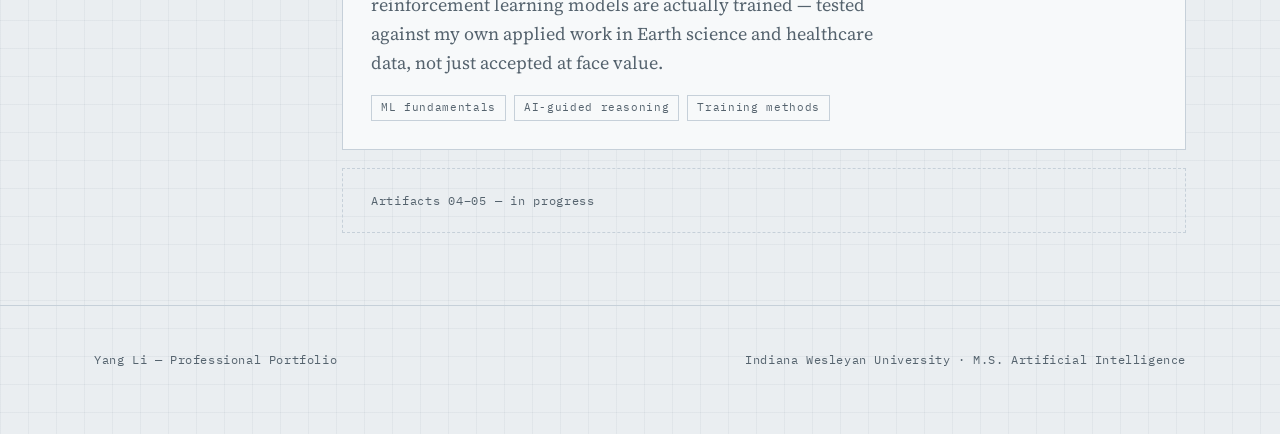
==== commit 8956f44e: "update for artifact 3" ====
--- a/index.html
+++ b/index.html
@@ -128,7 +128,17 @@
             <span class="tag">Reflective revision</span>
           </div>
         </a>
-        <div class="pending">Artifacts 03–05 &mdash; in progress</div>
+        <a class="artifact-card" href="artifacts/training-methods.html" style="margin-top:20px;">
+          <p class="eyebrow" style="margin-bottom:0;">Artifact 03 &middot; July 2026</p>
+          <h3>Training Methods in Machine Learning: An AI-Guided Dialogue</h3>
+          <p>Seven questions on how supervised, unsupervised, and reinforcement learning models are actually trained — tested against my own applied work in Earth science and healthcare data, not just accepted at face value.</p>
+          <div class="tags">
+            <span class="tag">ML fundamentals</span>
+            <span class="tag">AI-guided reasoning</span>
+            <span class="tag">Training methods</span>
+          </div>
+        </a>
+        <div class="pending">Artifacts 04–05 &mdash; in progress</div>
       </div>
     </div>
   </section>
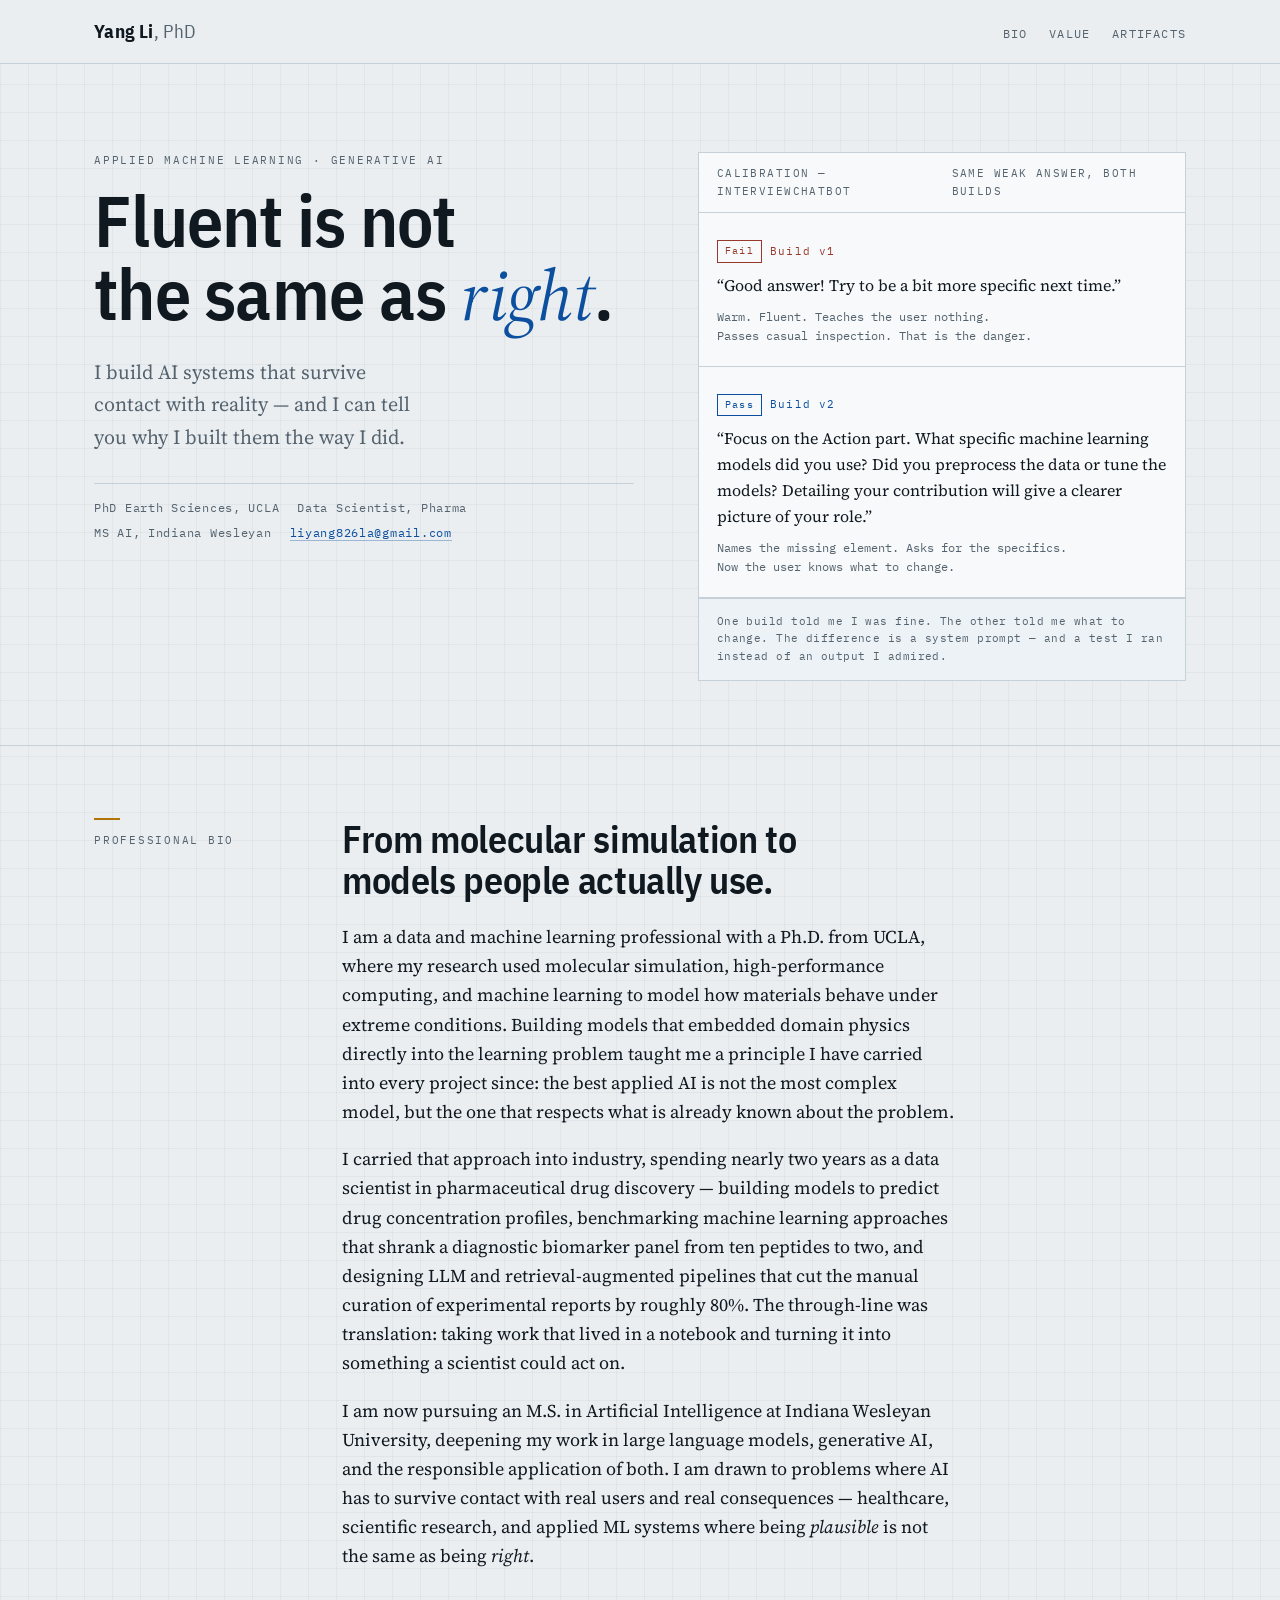
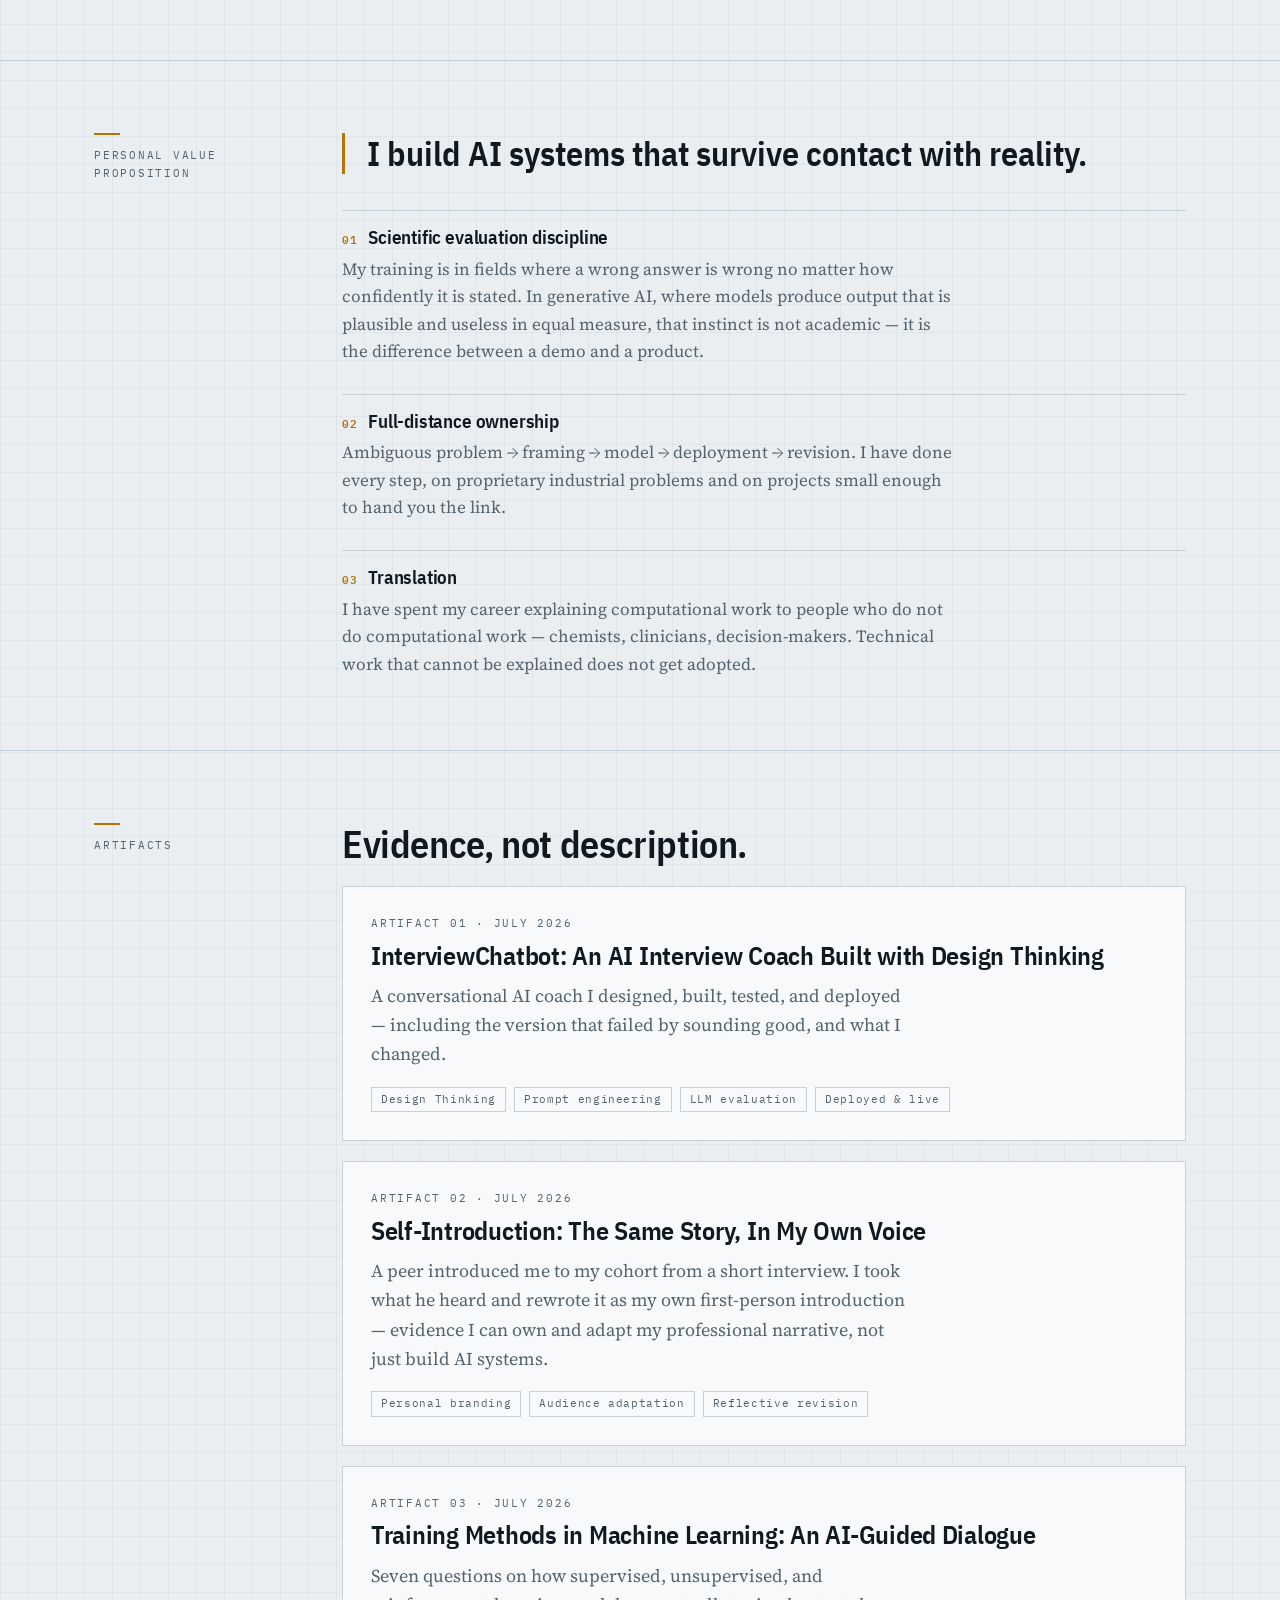
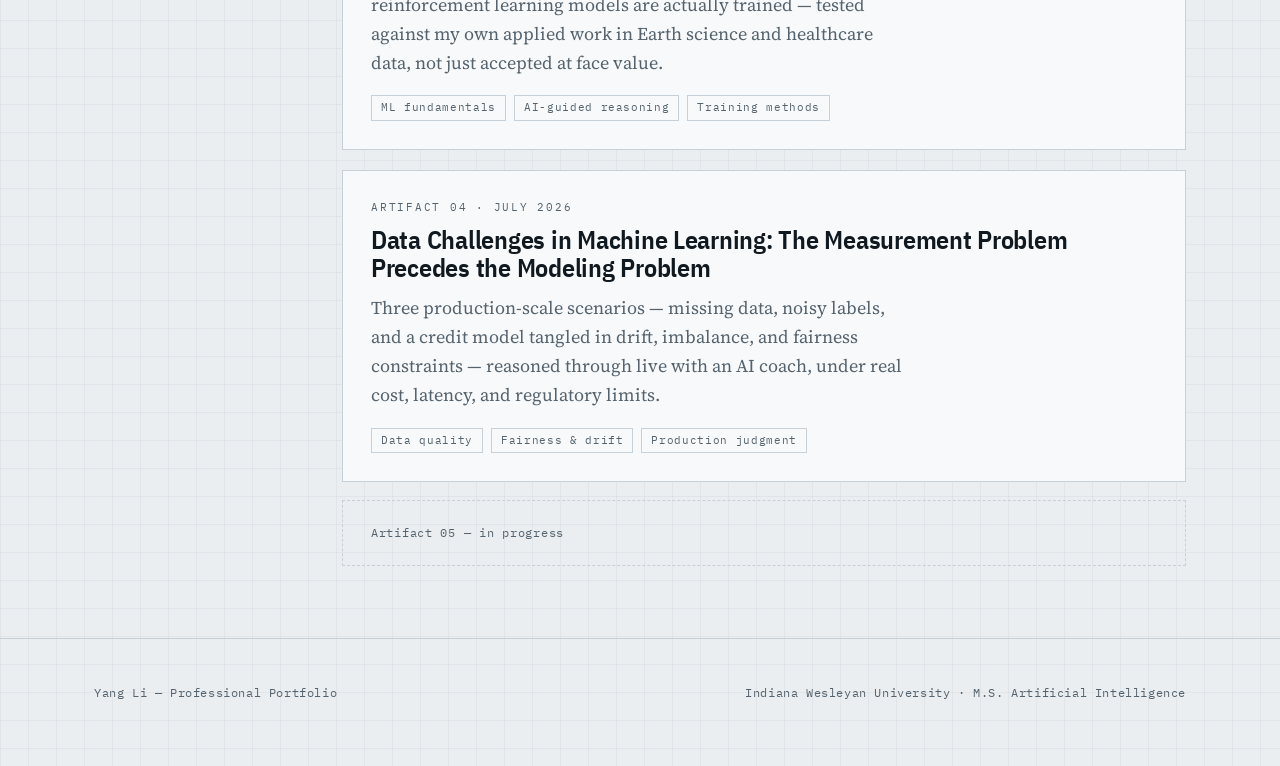
==== commit 75968f7e: "update for artifact 4" ====
--- a/index.html
+++ b/index.html
@@ -138,7 +138,17 @@
             <span class="tag">Training methods</span>
           </div>
         </a>
-        <div class="pending">Artifacts 04–05 &mdash; in progress</div>
+        <a class="artifact-card" href="artifacts/data-challenges.html" style="margin-top:20px;">
+          <p class="eyebrow" style="margin-bottom:0;">Artifact 04 &middot; July 2026</p>
+          <h3>Data Challenges in Machine Learning: The Measurement Problem Precedes the Modeling Problem</h3>
+          <p>Three production-scale scenarios — missing data, noisy labels, and a credit model tangled in drift, imbalance, and fairness constraints — reasoned through live with an AI coach, under real cost, latency, and regulatory limits.</p>
+          <div class="tags">
+            <span class="tag">Data quality</span>
+            <span class="tag">Fairness &amp; drift</span>
+            <span class="tag">Production judgment</span>
+          </div>
+        </a>
+        <div class="pending">Artifact 05 &mdash; in progress</div>
       </div>
     </div>
   </section>
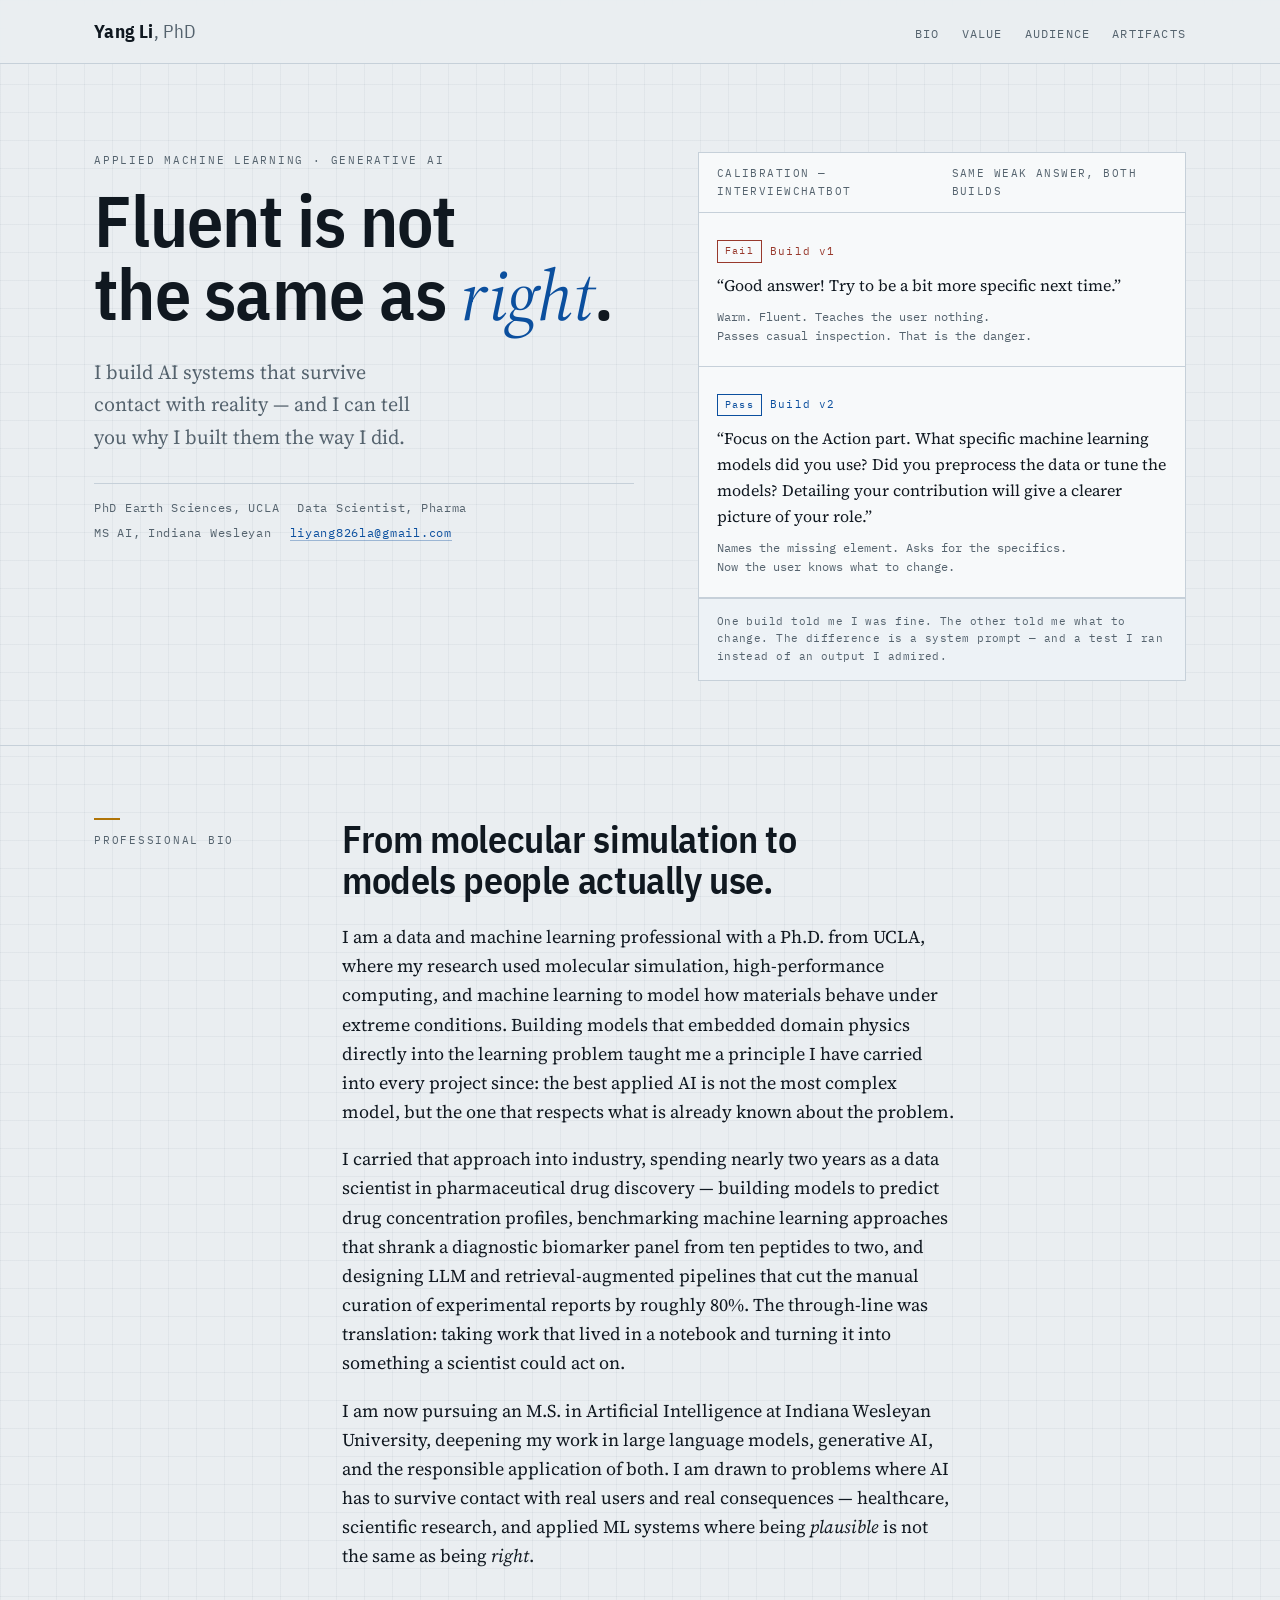
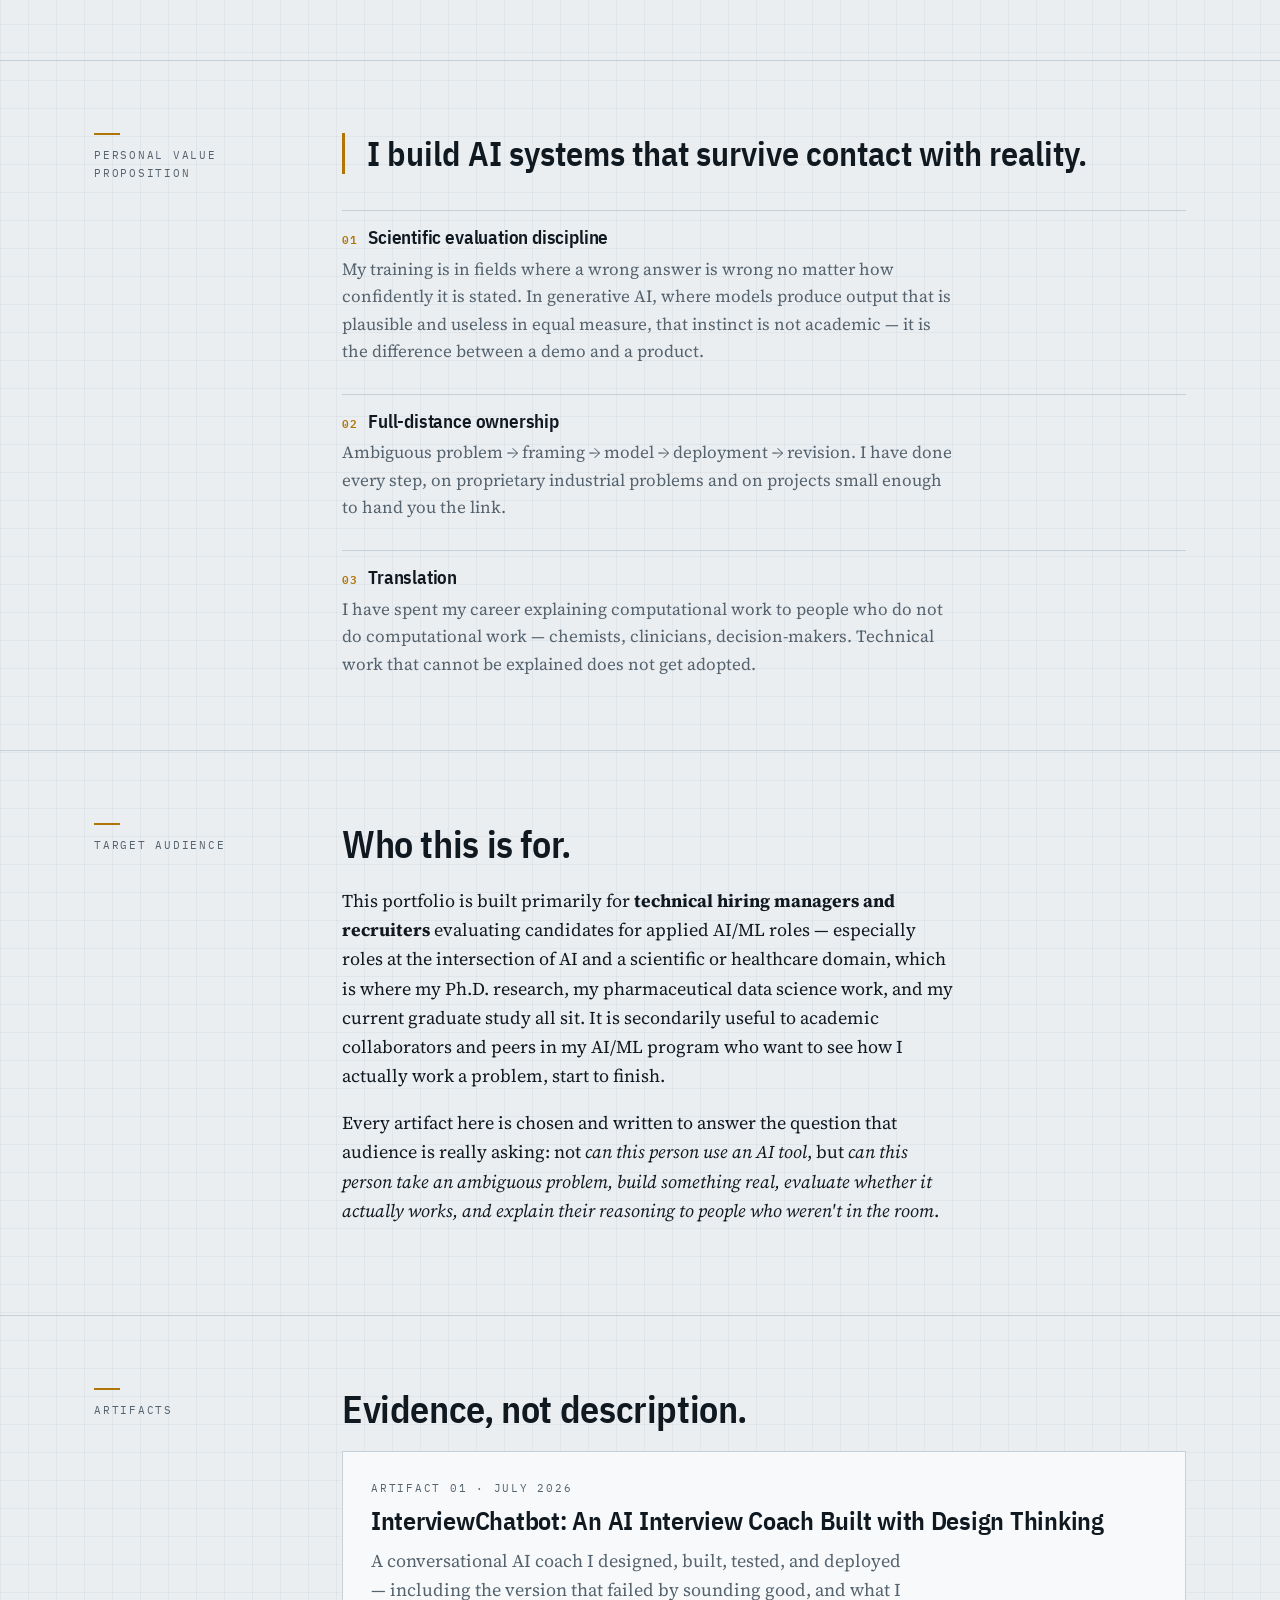
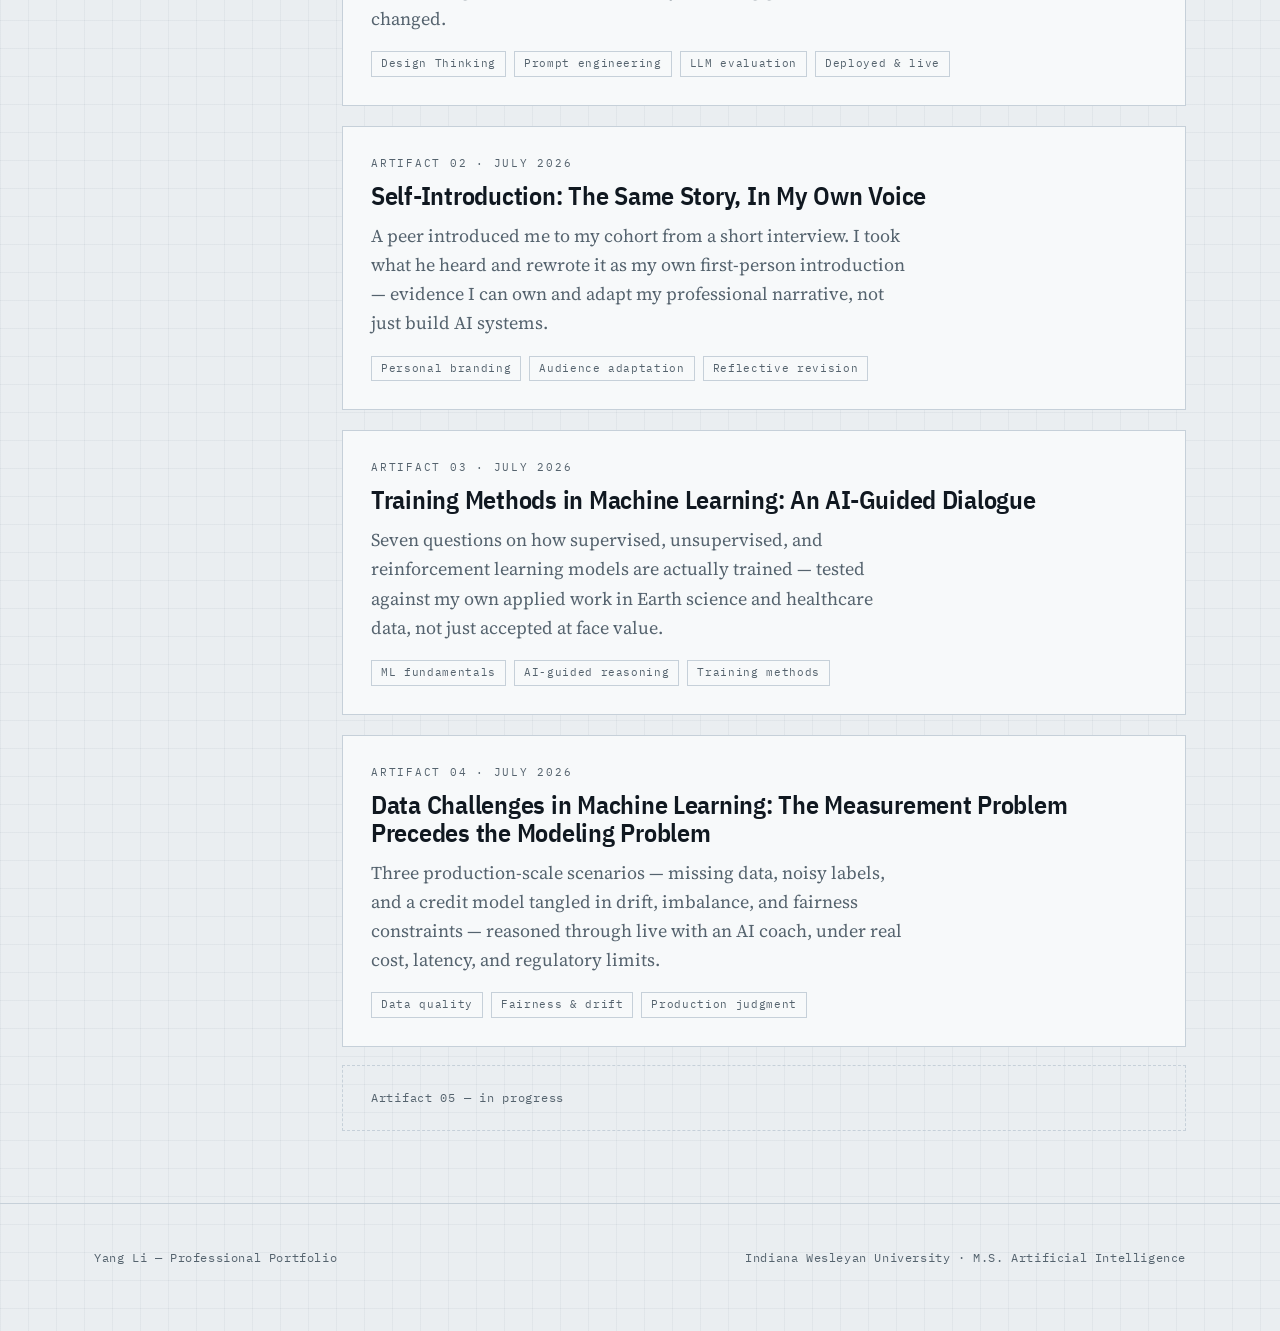
==== commit 26bae2e4: "Final pass for Workshop 5 review: add target audience section, fix invalid HTML in artifact 4, sync " ====
--- a/index.html
+++ b/index.html
@@ -18,6 +18,7 @@
     <nav class="nav">
       <a href="#bio">Bio</a>
       <a href="#value">Value</a>
+      <a href="#audience">Audience</a>
       <a href="#artifacts">Artifacts</a>
     </nav>
   </div>
@@ -101,6 +102,18 @@
     </div>
   </section>
 
+  <!-- ============ TARGET AUDIENCE ============ -->
+  <section class="section" id="audience">
+    <div class="wrap section-grid">
+      <div class="section-label">Target audience</div>
+      <div>
+        <h2>Who this is for.</h2>
+        <p>This portfolio is built primarily for <strong>technical hiring managers and recruiters</strong> evaluating candidates for applied AI/ML roles &mdash; especially roles at the intersection of AI and a scientific or healthcare domain, which is where my Ph.D. research, my pharmaceutical data science work, and my current graduate study all sit. It is secondarily useful to academic collaborators and peers in my AI/ML program who want to see how I actually work a problem, start to finish.</p>
+        <p>Every artifact here is chosen and written to answer the question that audience is really asking: not <em>can this person use an AI tool</em>, but <em>can this person take an ambiguous problem, build something real, evaluate whether it actually works, and explain their reasoning to people who weren't in the room</em>.</p>
+      </div>
+    </div>
+  </section>
+
   <!-- ============ ARTIFACTS ============ -->
   <section class="section" id="artifacts">
     <div class="wrap section-grid">
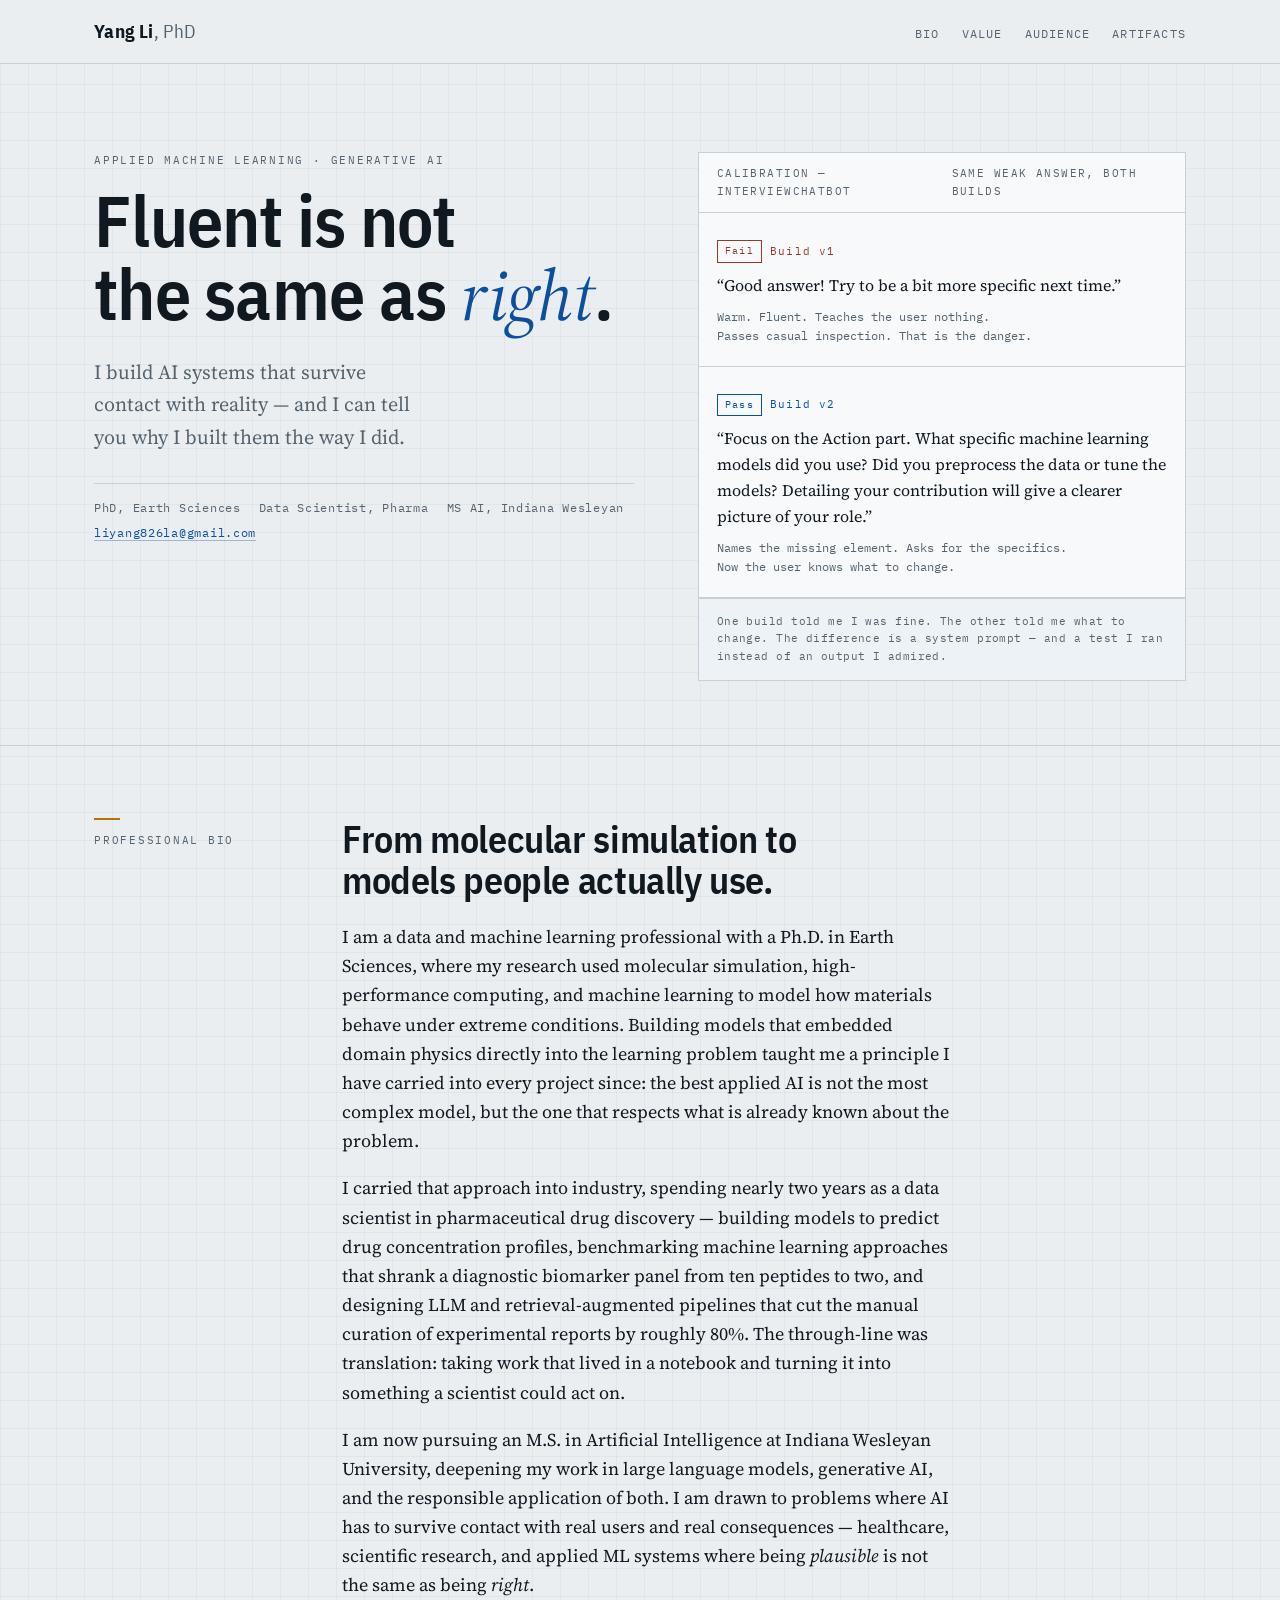
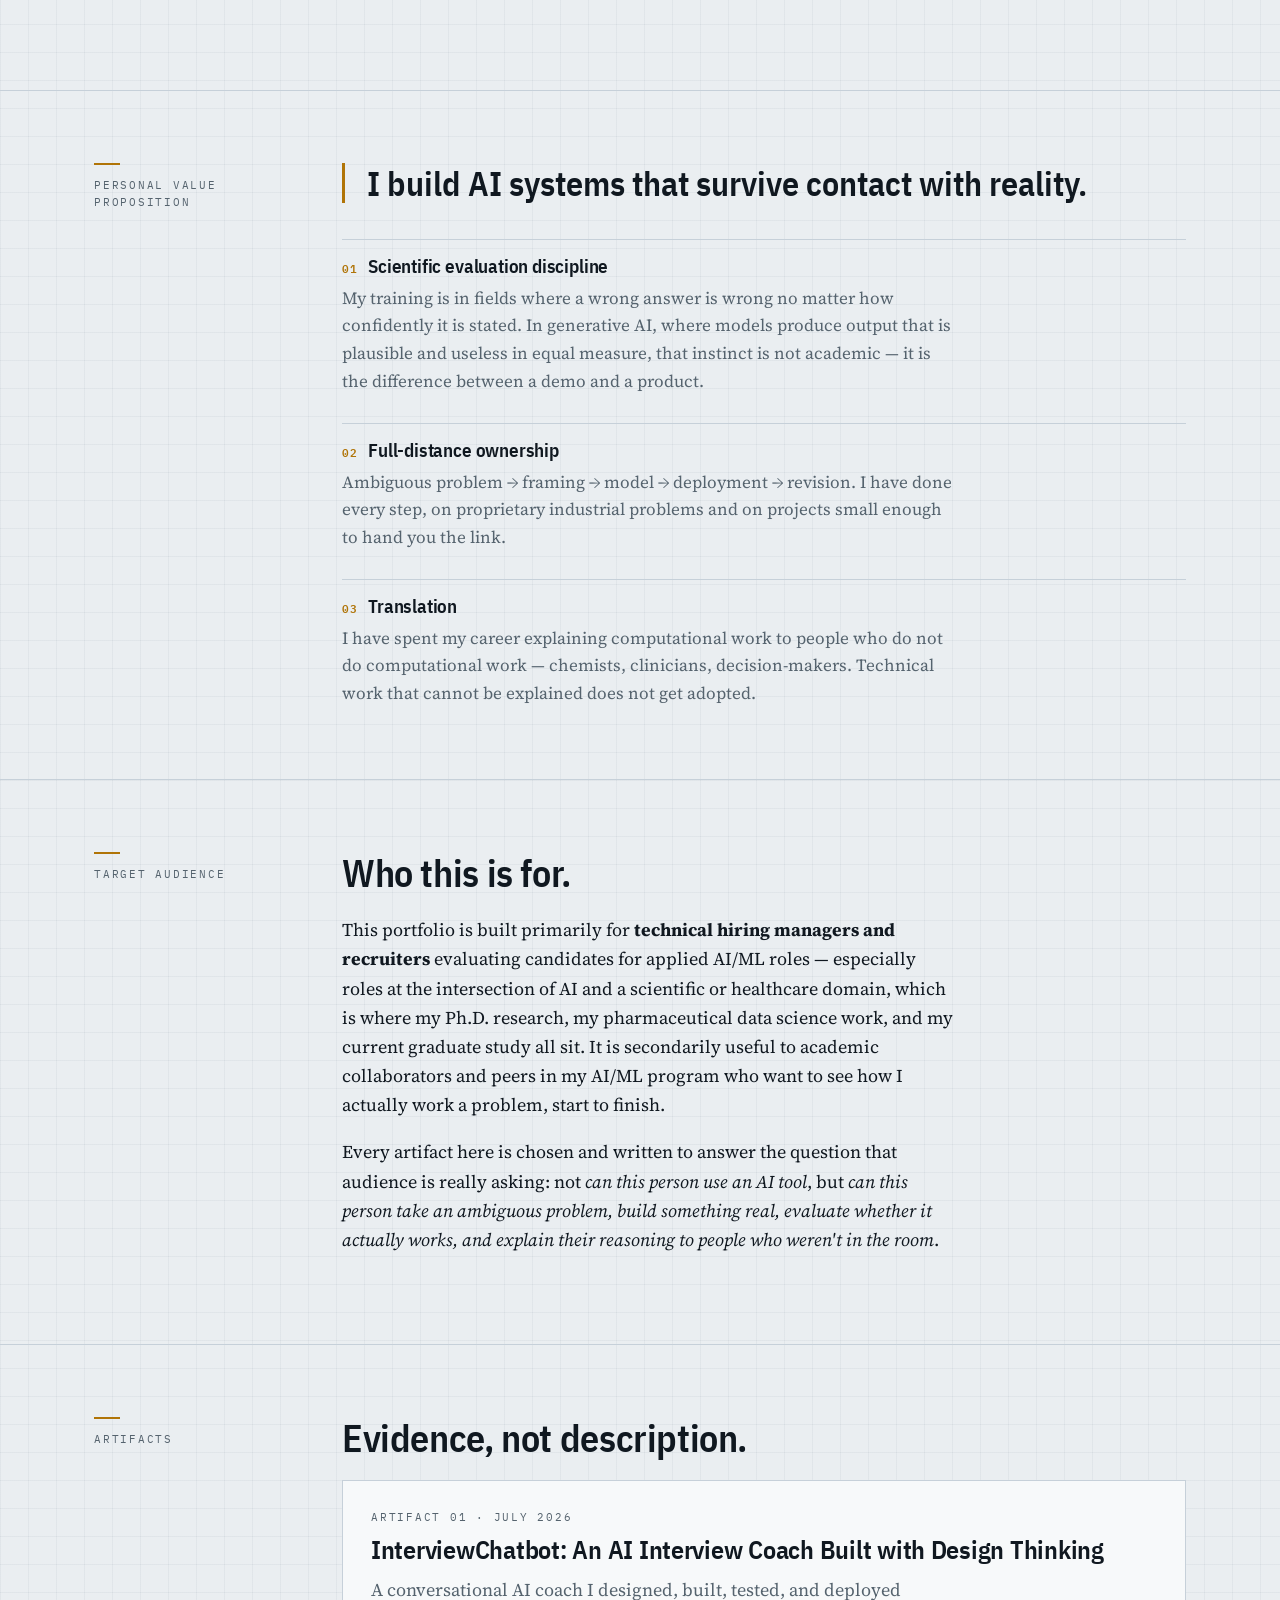
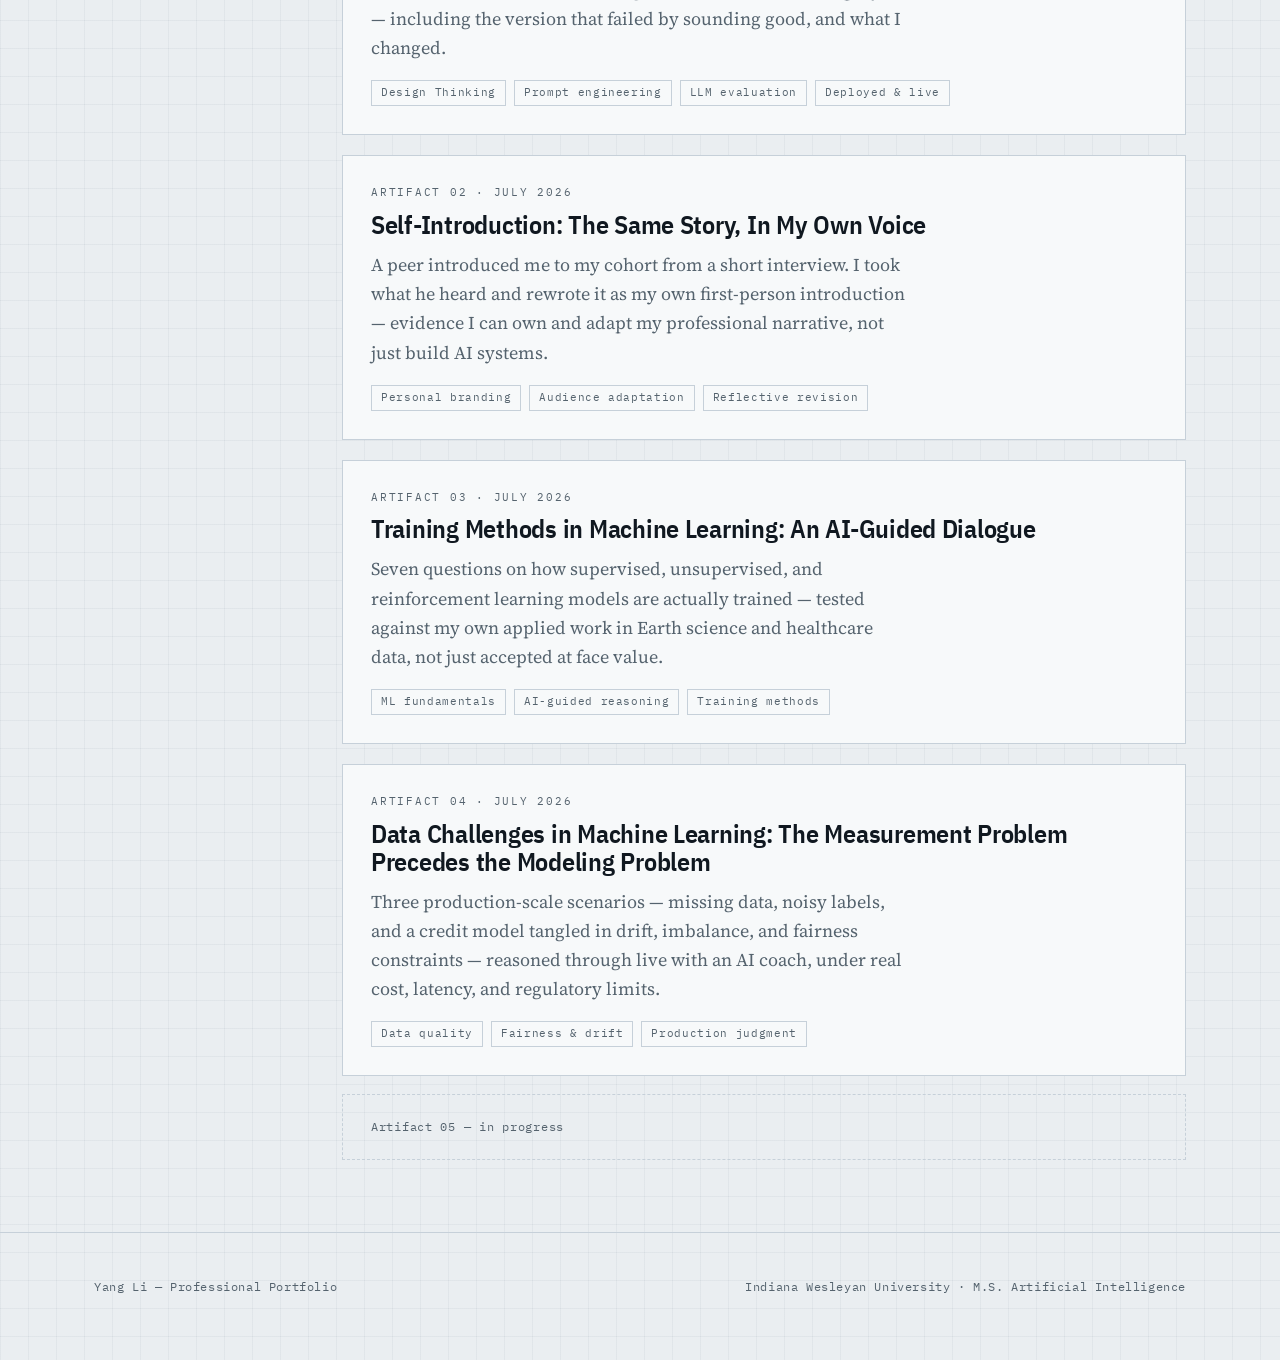
==== commit 2d5650f8: "Remove university name from PhD mentions, keep field of study" ====
--- a/index.html
+++ b/index.html
@@ -34,7 +34,7 @@
         <h1>Fluent is not<br>the same as <em>right</em>.</h1>
         <p class="hero-lede">I build AI systems that survive contact with reality — and I can tell you why I built them the way I did.</p>
         <div class="hero-meta">
-          <span>PhD Earth Sciences, UCLA</span>
+          <span>PhD, Earth Sciences</span>
           <span>Data Scientist, Pharma</span>
           <span>MS AI, Indiana Wesleyan</span>
           <span><a href="mailto:liyang826la@gmail.com">liyang826la@gmail.com</a></span>
@@ -71,7 +71,7 @@
       <div class="section-label">Professional bio</div>
       <div>
         <h2>From molecular simulation to models people actually use.</h2>
-        <p>I am a data and machine learning professional with a Ph.D. from UCLA, where my research used molecular simulation, high-performance computing, and machine learning to model how materials behave under extreme conditions. Building models that embedded domain physics directly into the learning problem taught me a principle I have carried into every project since: the best applied AI is not the most complex model, but the one that respects what is already known about the problem.</p>
+        <p>I am a data and machine learning professional with a Ph.D. in Earth Sciences, where my research used molecular simulation, high-performance computing, and machine learning to model how materials behave under extreme conditions. Building models that embedded domain physics directly into the learning problem taught me a principle I have carried into every project since: the best applied AI is not the most complex model, but the one that respects what is already known about the problem.</p>
         <p>I carried that approach into industry, spending nearly two years as a data scientist in pharmaceutical drug discovery — building models to predict drug concentration profiles, benchmarking machine learning approaches that shrank a diagnostic biomarker panel from ten peptides to two, and designing LLM and retrieval-augmented pipelines that cut the manual curation of experimental reports by roughly 80%. The through-line was translation: taking work that lived in a notebook and turning it into something a scientist could act on.</p>
         <p>I am now pursuing an M.S. in Artificial Intelligence at Indiana Wesleyan University, deepening my work in large language models, generative AI, and the responsible application of both. I am drawn to problems where AI has to survive contact with real users and real consequences — healthcare, scientific research, and applied ML systems where being <em>plausible</em> is not the same as being <em>right</em>.</p>
       </div>
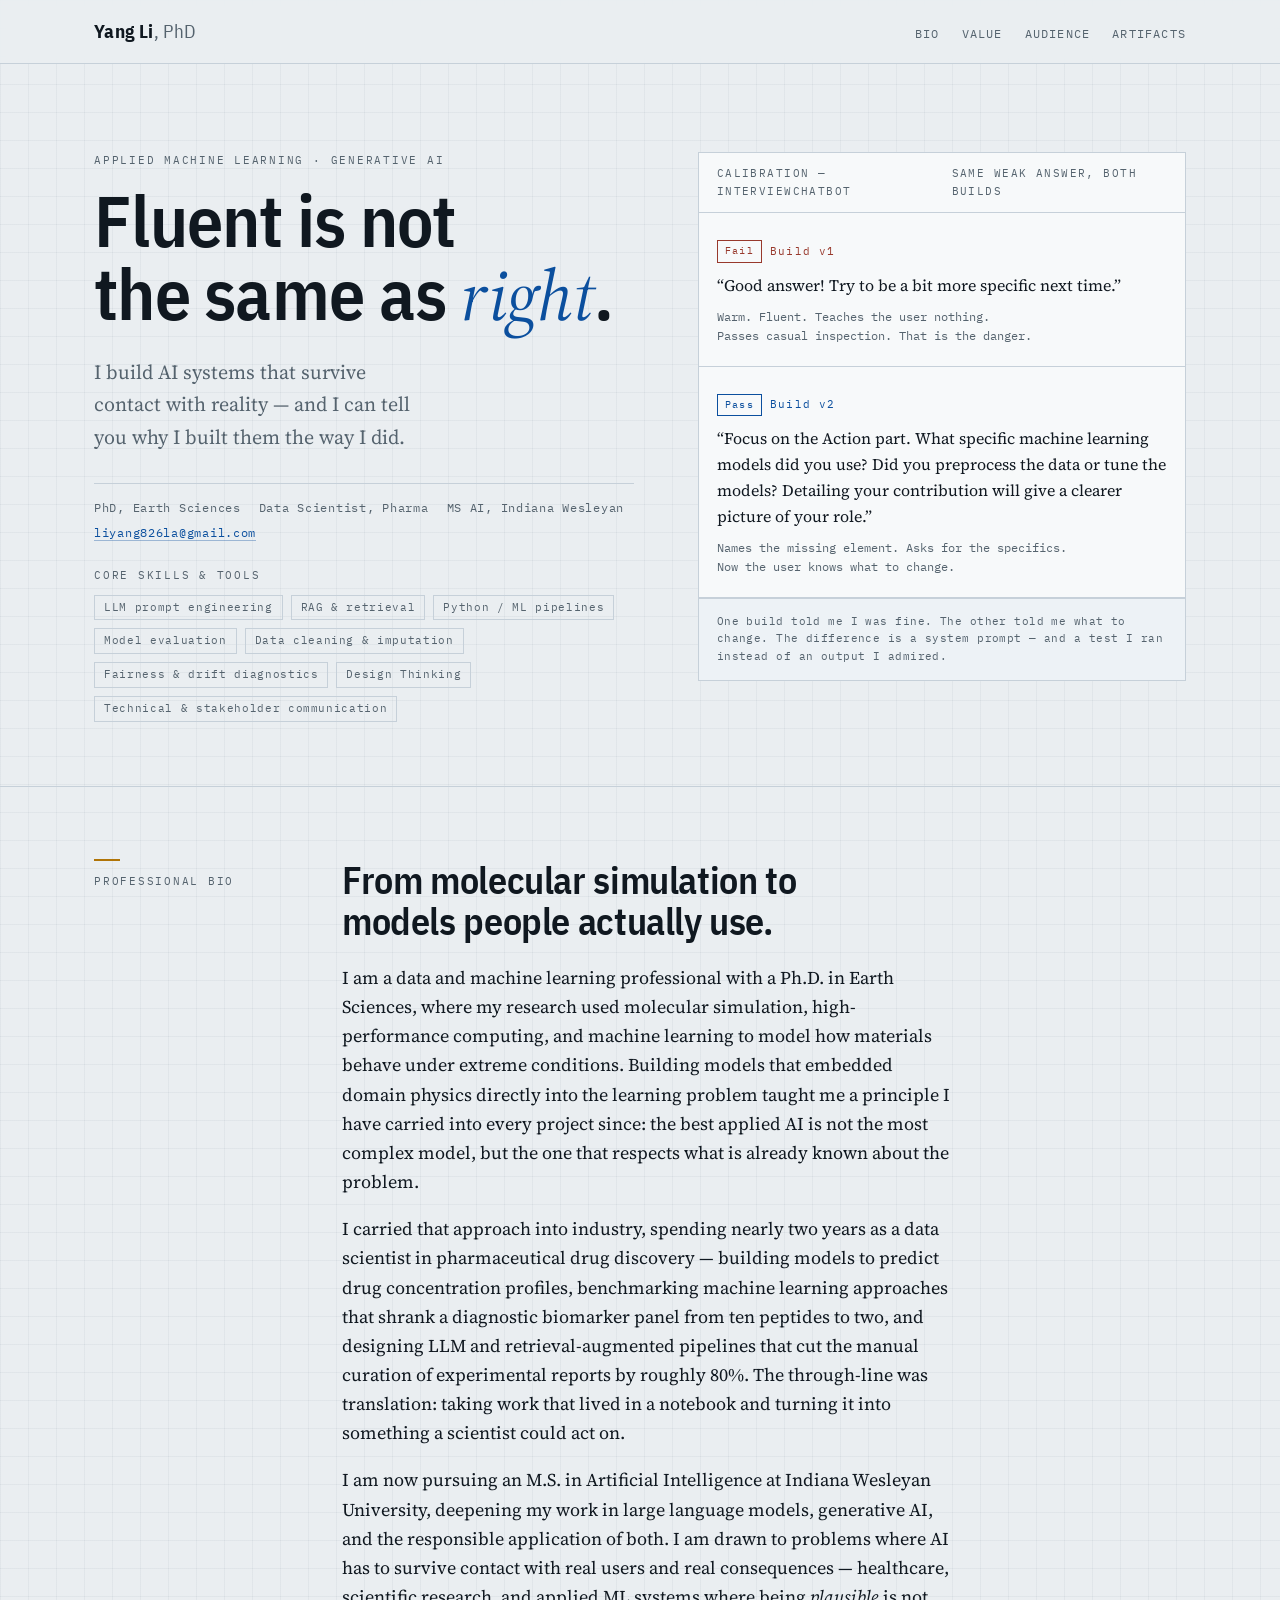
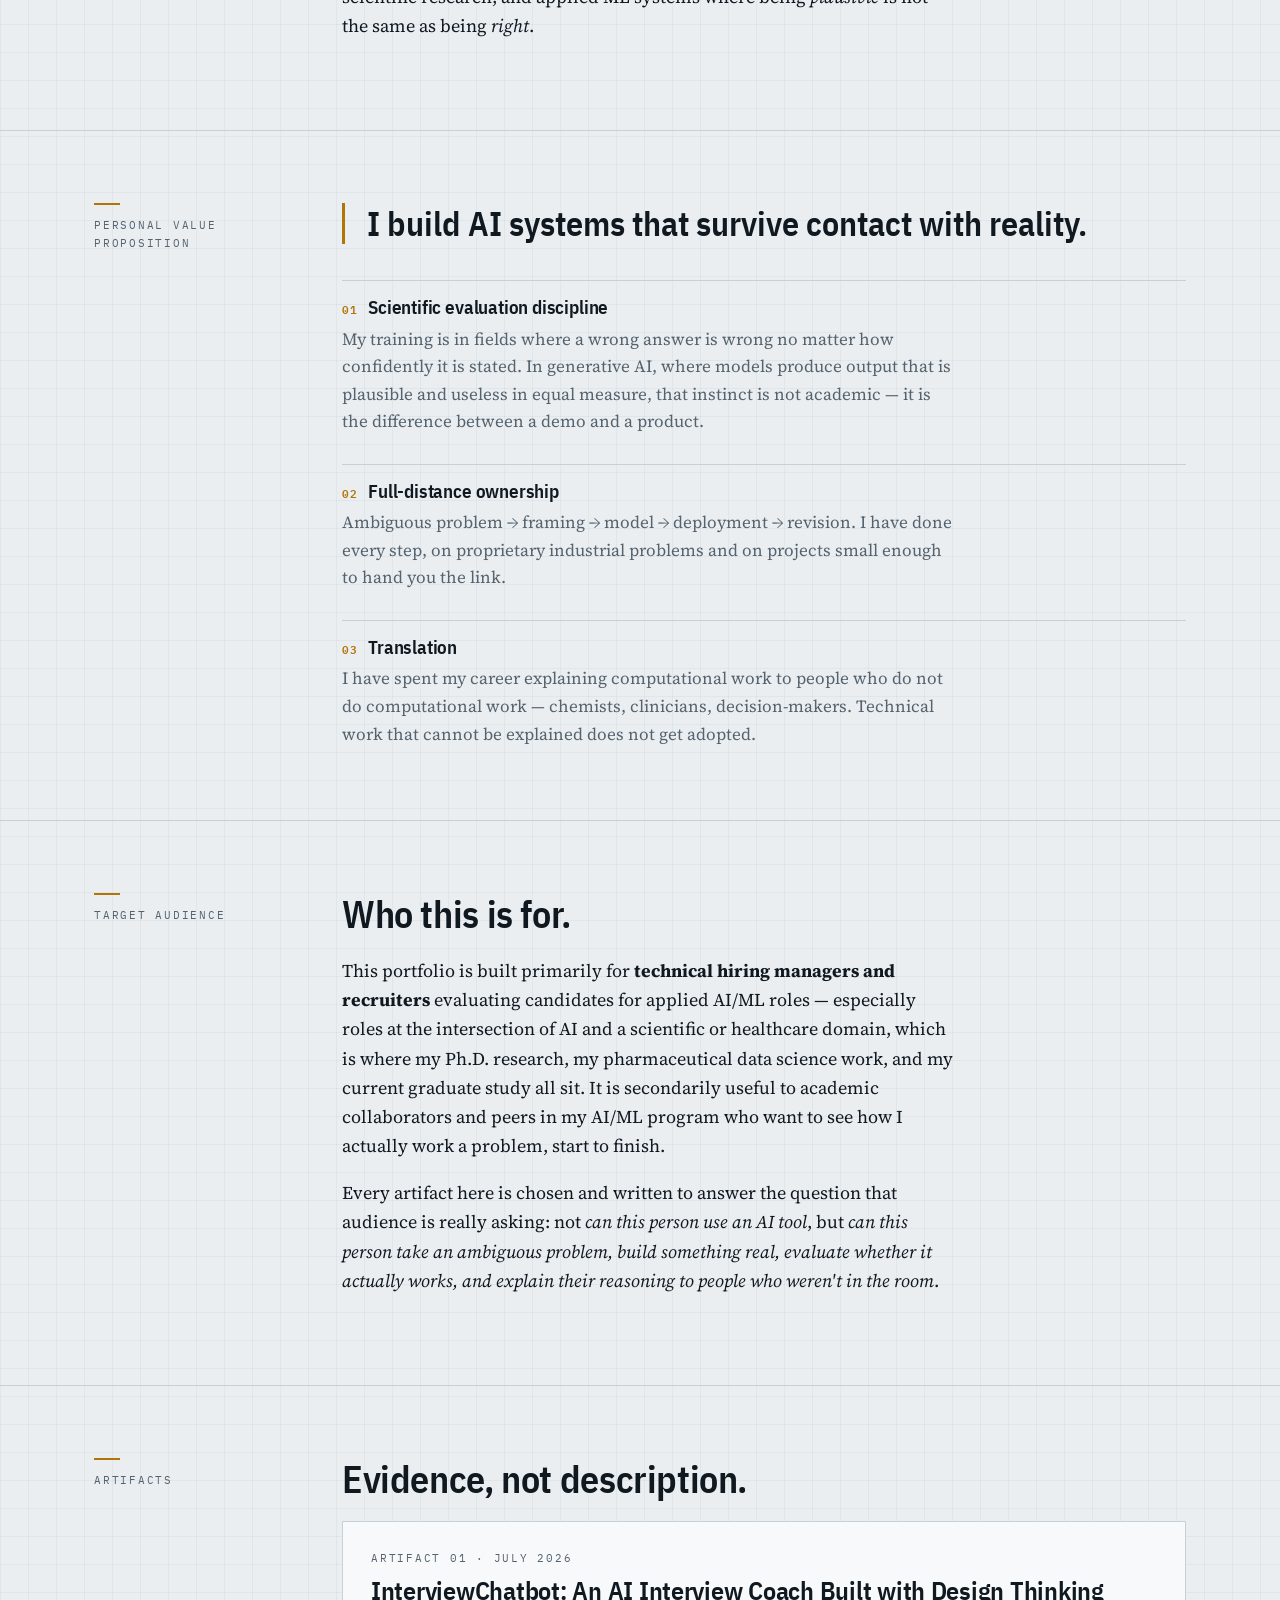
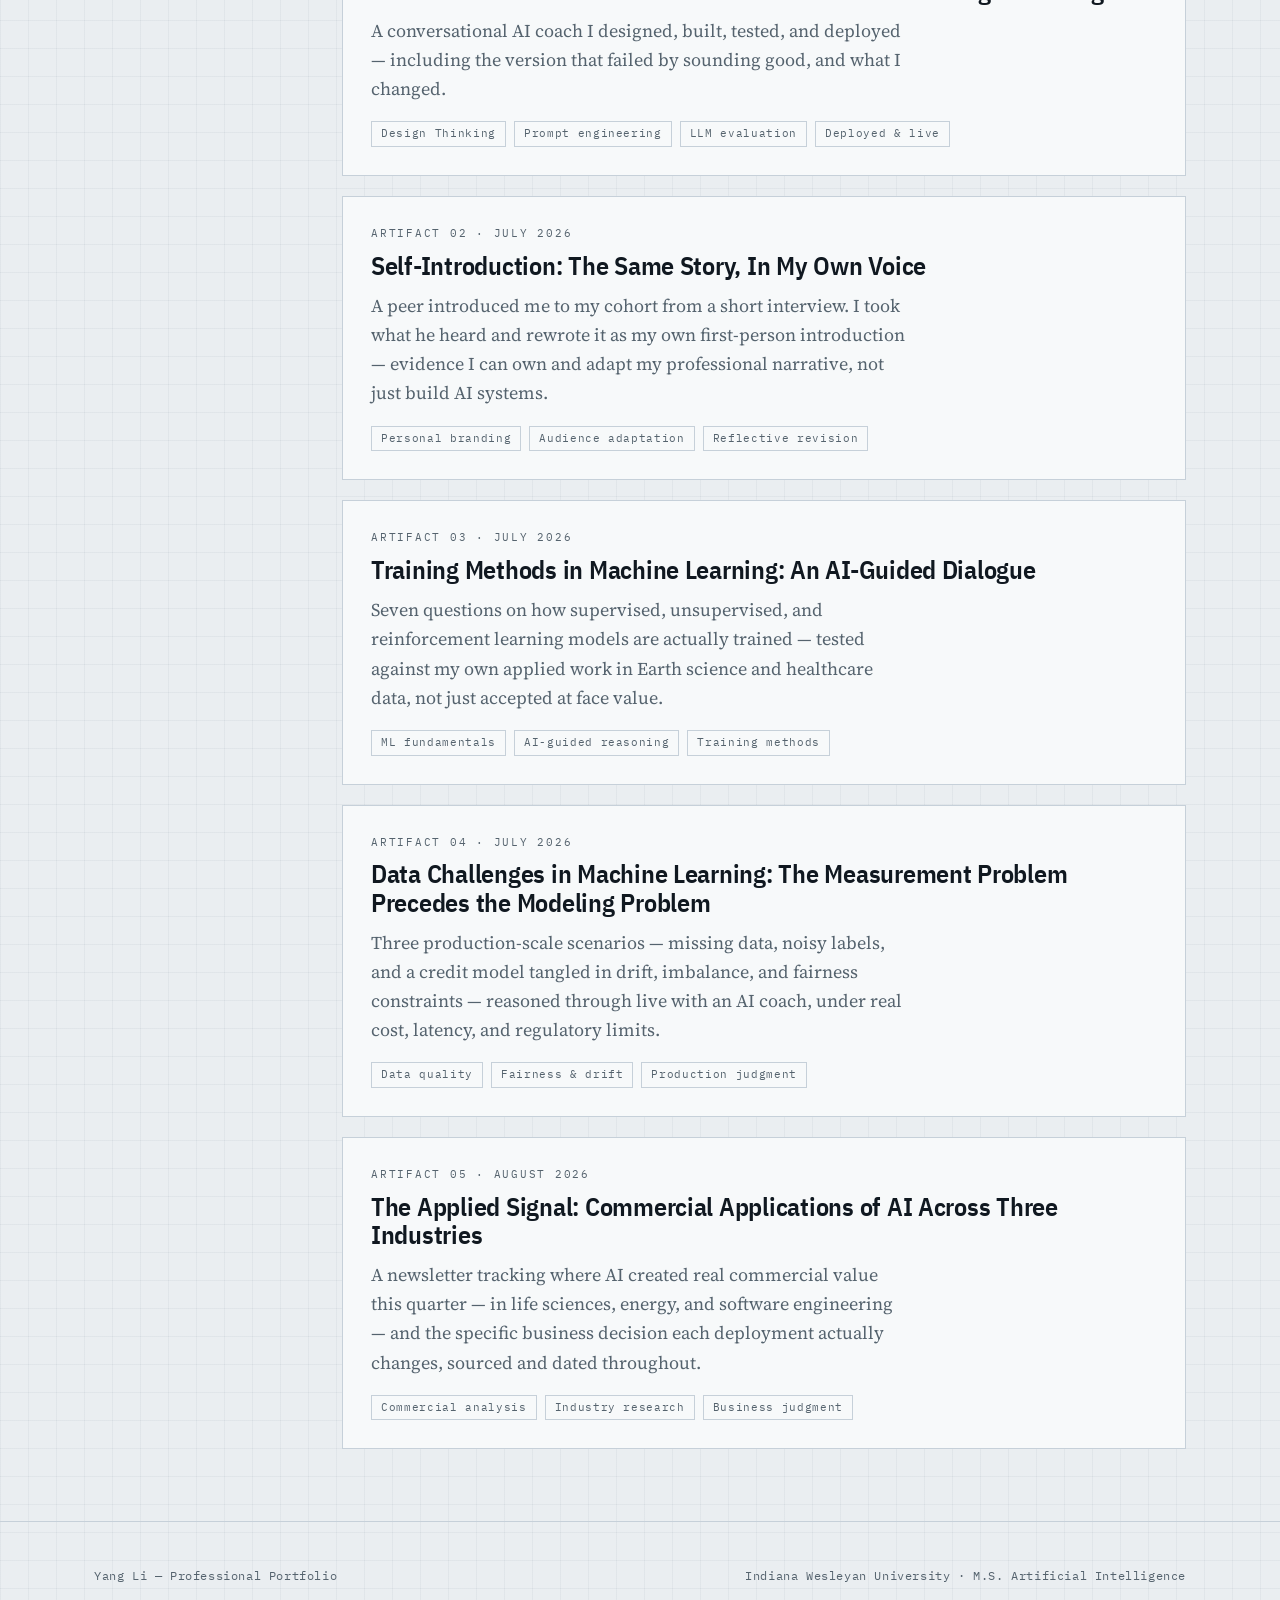
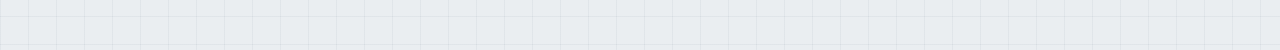
==== commit 770b9f16: "Add Artifact 5 (commercial AI newsletter), incorporate Workshop 5 peer feedback: add skills summary " ====
--- a/index.html
+++ b/index.html
@@ -39,6 +39,17 @@
           <span>MS AI, Indiana Wesleyan</span>
           <span><a href="mailto:liyang826la@gmail.com">liyang826la@gmail.com</a></span>
         </div>
+        <p class="eyebrow" style="margin:24px 0 10px;">Core skills &amp; tools</p>
+        <div class="tags">
+          <span class="tag">LLM prompt engineering</span>
+          <span class="tag">RAG &amp; retrieval</span>
+          <span class="tag">Python / ML pipelines</span>
+          <span class="tag">Model evaluation</span>
+          <span class="tag">Data cleaning &amp; imputation</span>
+          <span class="tag">Fairness &amp; drift diagnostics</span>
+          <span class="tag">Design Thinking</span>
+          <span class="tag">Technical &amp; stakeholder communication</span>
+        </div>
       </div>
 
       <!-- SIGNATURE ELEMENT: the calibration specimen -->
@@ -161,7 +172,16 @@
             <span class="tag">Production judgment</span>
           </div>
         </a>
-        <div class="pending">Artifact 05 &mdash; in progress</div>
+        <a class="artifact-card" href="artifacts/commercial-ai.html" style="margin-top:20px;">
+          <p class="eyebrow" style="margin-bottom:0;">Artifact 05 &middot; August 2026</p>
+          <h3>The Applied Signal: Commercial Applications of AI Across Three Industries</h3>
+          <p>A newsletter tracking where AI created real commercial value this quarter — in life sciences, energy, and software engineering — and the specific business decision each deployment actually changes, sourced and dated throughout.</p>
+          <div class="tags">
+            <span class="tag">Commercial analysis</span>
+            <span class="tag">Industry research</span>
+            <span class="tag">Business judgment</span>
+          </div>
+        </a>
       </div>
     </div>
   </section>
